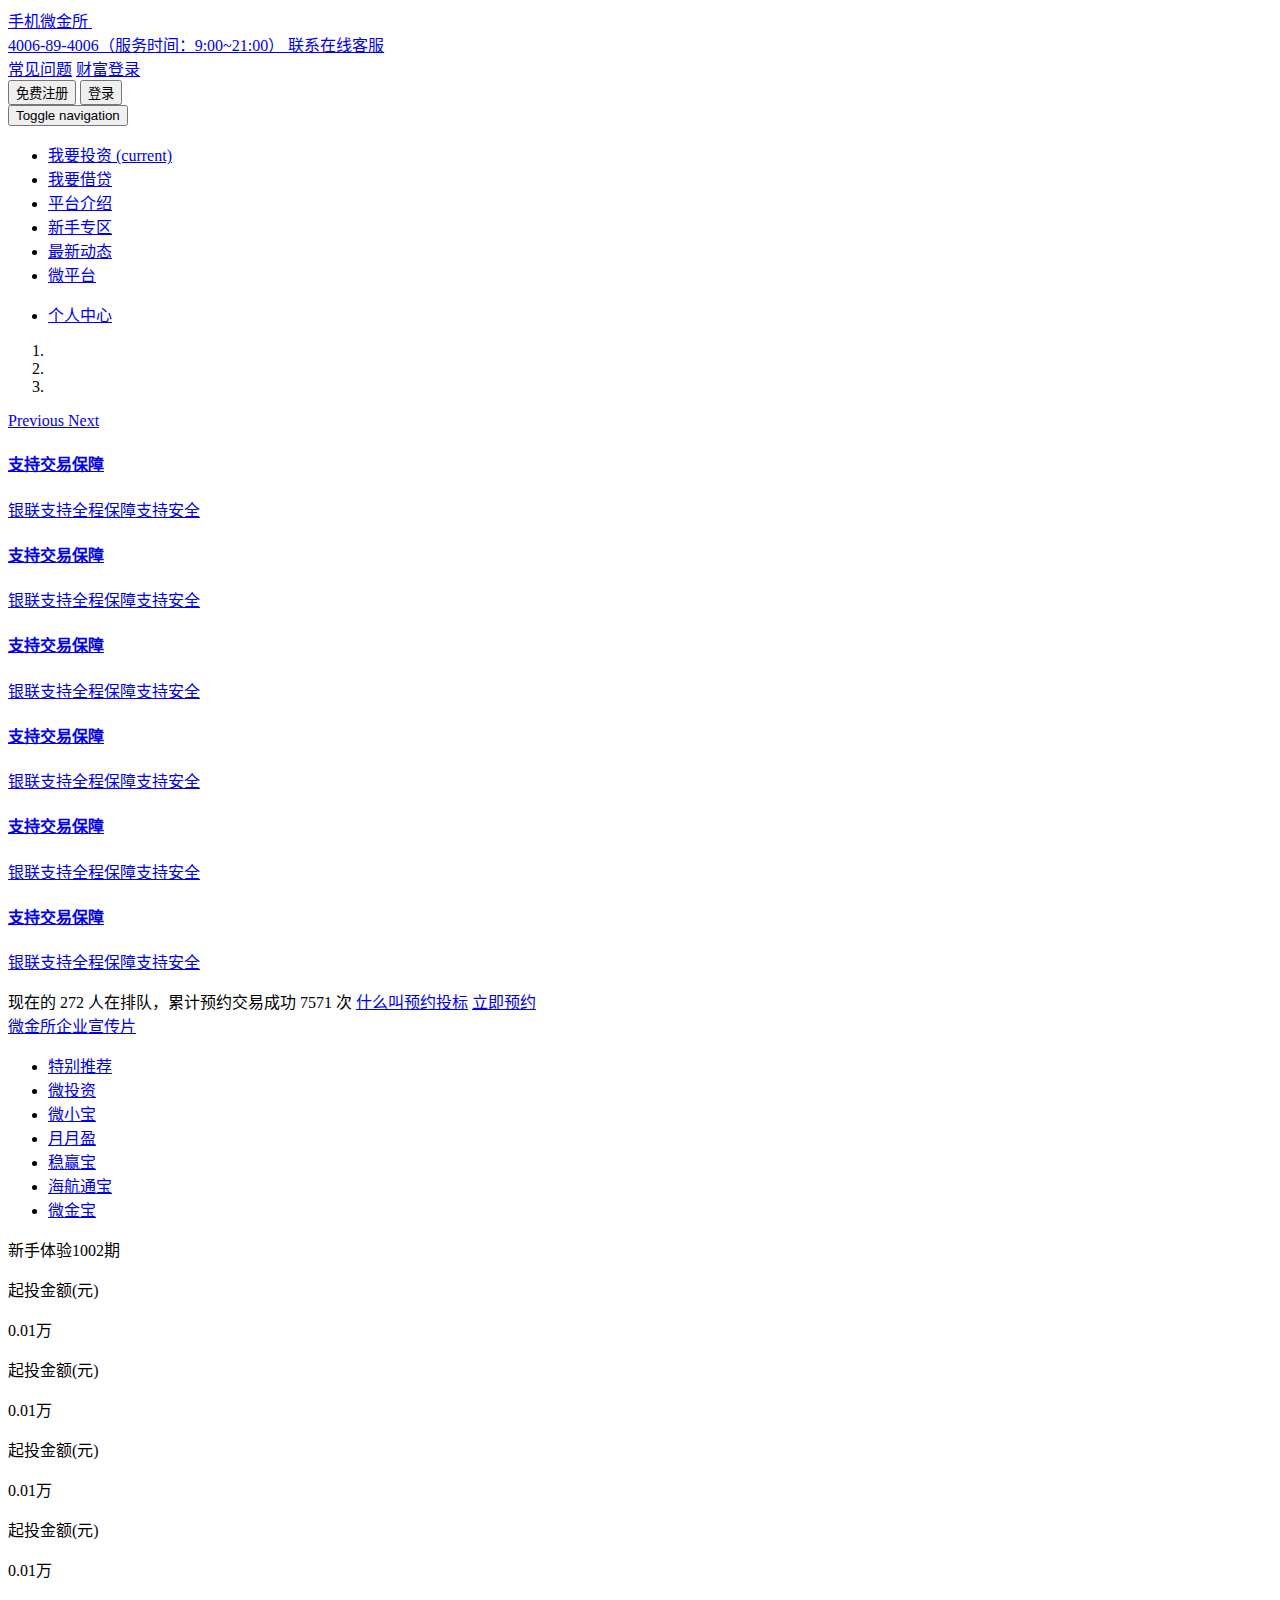
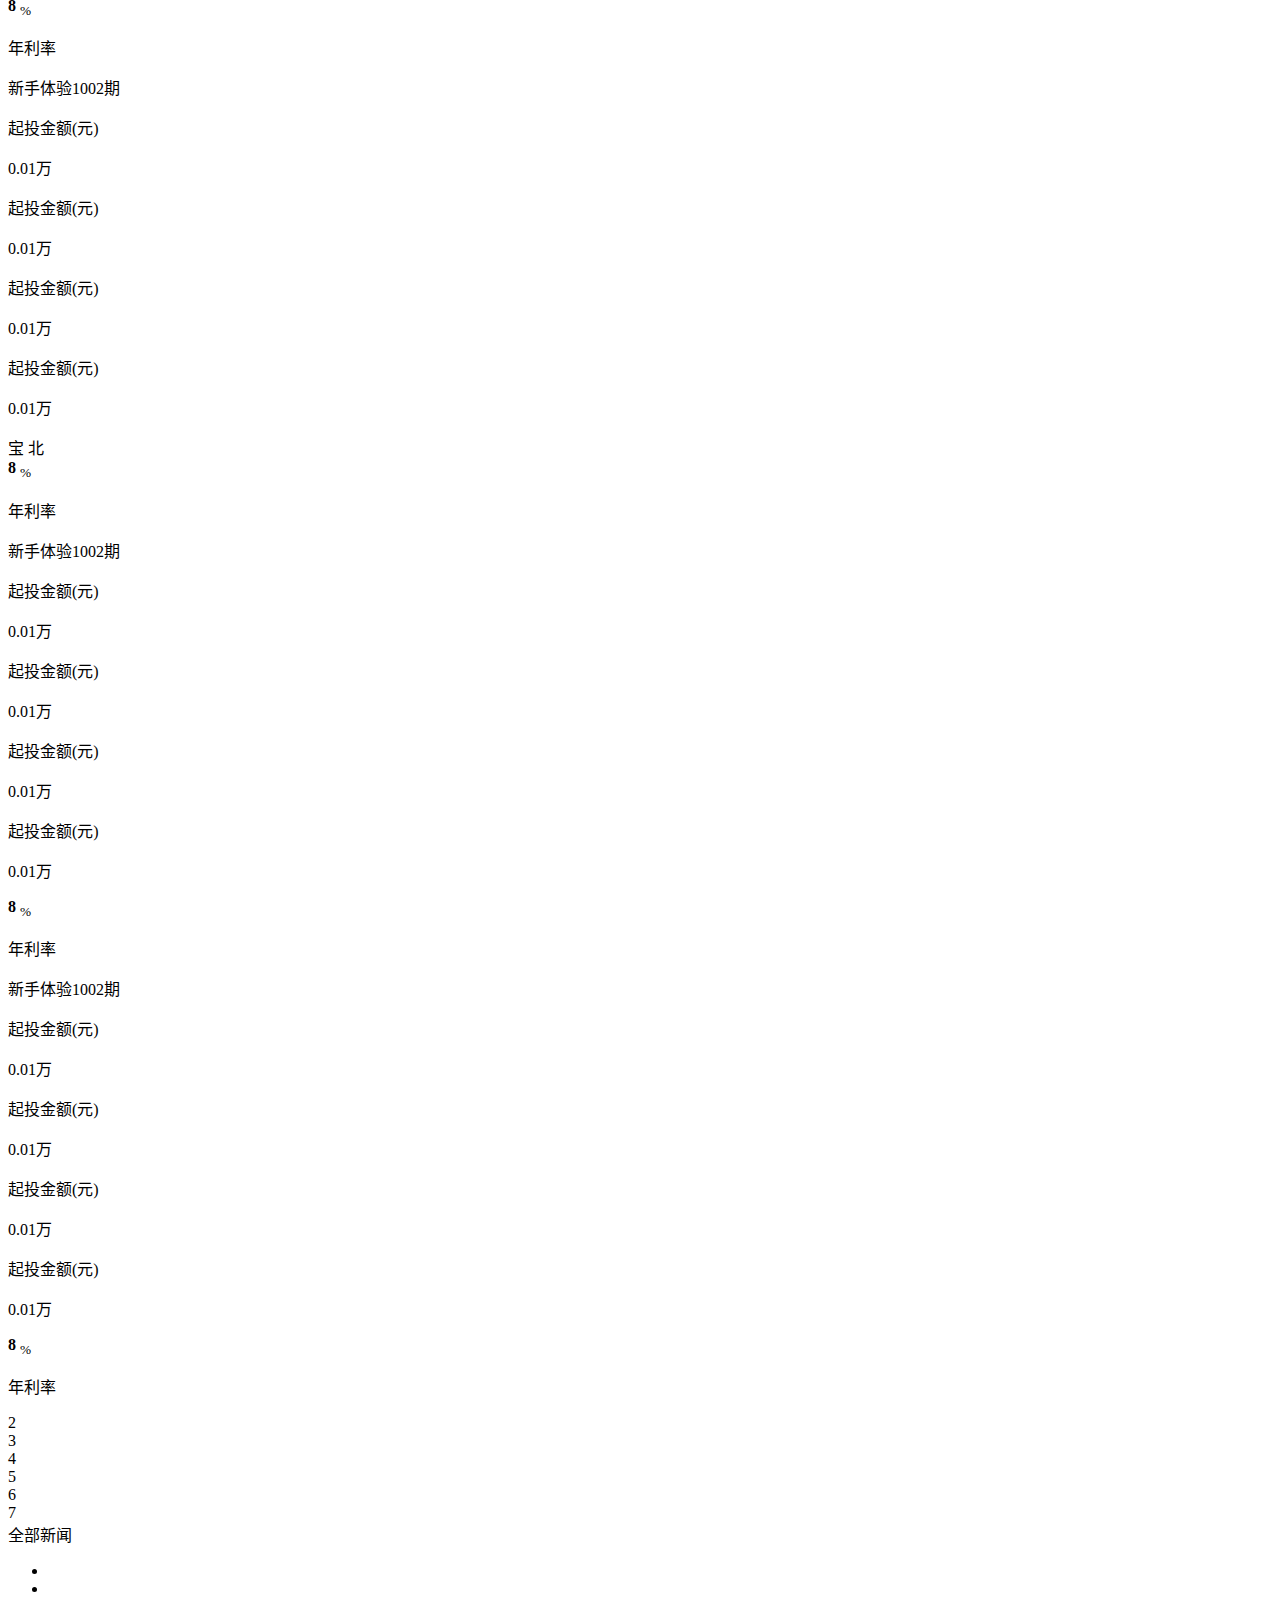
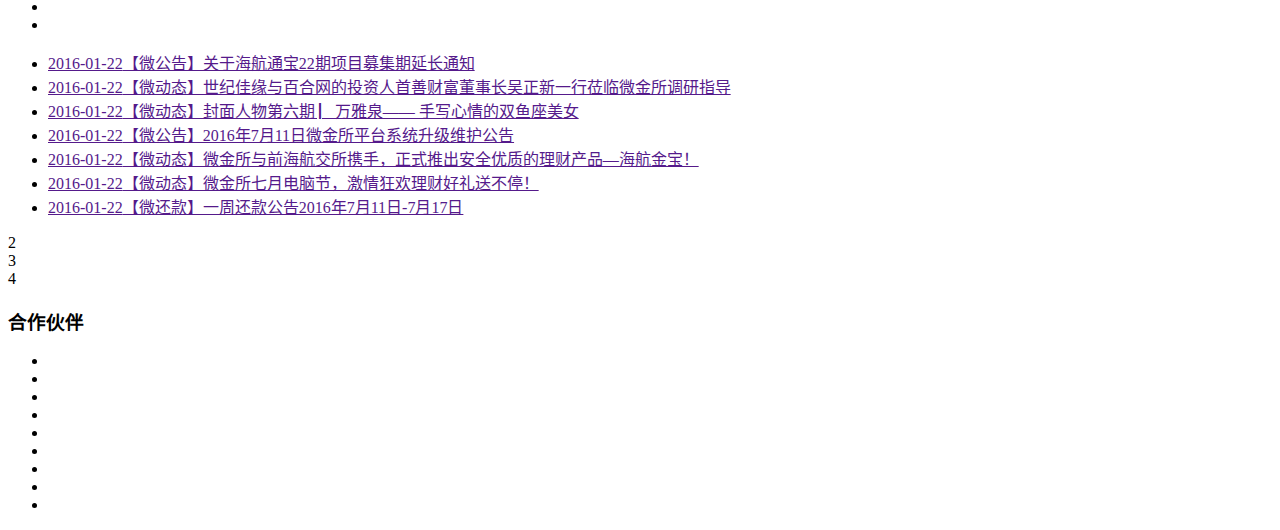
==== index.html @ 020f03f6 "Add files via upload" ====
<!DOCTYPE html>
<html lang="zh-CN">
  <head>
    <meta charset="utf-8">
    <meta http-equiv="X-UA-Compatible" content="IE=edge">
    <meta name="viewport" content="width=device-width, initial-scale=1">
    <title>手机-微金所</title>
    <link href="./css/bootstrap.css" rel="stylesheet">
    <link rel="stylesheet" type="text/css" href="css/index.css">
      <link rel="stylesheet" href="css/base.css">
    <!-- [if lt IE 9]> -->
      <script src="lib/html5shiv/html5shiv.min.js"></script>
      <script src="lib/respond/respond.js"></script>
   <!--  <![endif] -->
  </head>
  <body>
      <!--头部-->
      <header  class="wjs_header hidden-xs hidden-sm">
          <div class="container ">
              <div class="row">
                   <div class="col-md-2">
                       <a href="javascript:;" class="wjs_code">
                           <span class="wjs_icon wjs_icon_phone"></span>
                           <span >手机微金所</span>
                           <span class="glyphicon glyphicon-menu-down"></span>
                           <img src="images/code.jpg" alt="">
                       </a>
                   </div>
                   <div class="col-md-5">
                       <span class="wjs_icon wjs_icon_tel"></span>
                       <a href="javascript:;">4006-89-4006（服务时间：9:00~21:00） 联系在线客服</a>
                   </div>
                   <div class="col-md-2">
                       <a href="javascript:;">常见问题</a>
                       <a href="javascript:;">财富登录</a>
                   </div>
                   <div class="col-md-3">
                       <button type="button" class="btn btn-danger">免费注册</button>
                        <button type="button" class="btn btn-link">登录</button>
                   </div>
              </div>
          </div>
      </header>
      <!--导航栏-->
      <nav class="navbar navbar-default wjs_nav ">
           <div class="container">
               <div class="navbar-header">
                   <button type="button" class="navbar-toggle collapsed" data-toggle="collapse" data-target="#bs-example-navbar-collapse-1" aria-expanded="false">
                       <span class="sr-only">Toggle navigation</span>
                       <span class="icon-bar"></span>
                       <span class="icon-bar"></span>
                       <span class="icon-bar"></span>
                   </button>
                   <a class="navbar-brand" href="#">
                       <span class="wjs_icon wjs_icon_logo"></span>
                       <span class="wjs_icon wjs_icon_text"></span>
                   </a>
               </div>
               <div class="collapse navbar-collapse" id="bs-example-navbar-collapse-1">
                      <ul class="nav navbar-nav hidden-sm">
                          <li class="active"><a href="#">我要投资 <span class="sr-only">(current)</span></a></li>
                          <li><a href="#">我要借贷</a></li>
                          <li><a href="#">平台介绍</a></li>
                          <li><a href="#">新手专区</a></li>
                          <li><a href="#">最新动态</a></li>
                          <li><a href="#">微平台</a></li>
                      </ul>
                      <ul class="nav navbar-nav navbar-right hidden-xs">
                          <li><a href="#">个人中心</a></li>
                      </ul>
                  </div>
              </div>
          </nav>
      <!--banner轮播图-->
      <div id="carousel-example-generic" class="carousel slide wjs_banner" data-ride="carousel">
              <ol class="carousel-indicators">
                  <li data-target="#carousel-example-generic" data-slide-to="0" class="active"></li>
                  <li data-target="#carousel-example-generic" data-slide-to="1"></li>
                  <li data-target="#carousel-example-generic" data-slide-to="2"></li>
              </ol>
              <div class="carousel-inner" role="listbox">
                  <div class="item active" data-small-image="images/slide_01_640x340.jpg" data-large-image="images/slide_01_2000x410.jpg">
                      <!--&lt;!&ndash;移动端图片显示&ndash;&gt;-->
                      <!--<a href="javascript:;" class="mobileImg" >-->
                      <!--</a>-->
                      <!--&lt;!&ndash;pc端图片显示&ndash;&gt;-->
                      <!--<a href="javascript:;" class="pcImg"  style="background-image: url('images/slide_01_2000x410.jpg')"></a>-->
                  </div>
                  <div class="item" data-small-image="images/slide_02_640x340.jpg" data-large-image="images/slide_02_2000x410.jpg">

                  </div>
                  <div class="item" data-small-image="images/slide_03_640x340.jpg" data-large-image="images/slide_03_2000x410.jpg">

                  </div>
                  <div class="item" data-small-image="images/slide_04_640x340.jpg" data-large-image="images/slide_04_2000x410.jpg">

                  </div>
              </div>
              <a class="left carousel-control" href="#carousel-example-generic" role="button" data-slide="prev">
                  <span class="glyphicon glyphicon-chevron-left" aria-hidden="true"></span>
                  <span class="sr-only">Previous</span>
              </a>
              <a class="right carousel-control" href="#carousel-example-generic" role="button" data-slide="next">
                  <span class="glyphicon glyphicon-chevron-right" aria-hidden="true"></span>
                  <span class="sr-only">Next</span>
              </a>
          </div>
      <!--信息栏-->
      <div class="wjs_info">
          <div class="container">
              <div class="row">
                  <div class="col-sm-6 col-md-4">
                      <a href="javascript:;">
                          <div class="media">
                              <span class="media-left wjs_icon wjs_icon_E900"></span>
                              <div class="media-body">
                                  <h4 class="media-heading">支持交易保障</h4>
                                  <p>银联支持全程保障支持安全</p>
                              </div>
                          </div>
                      </a>
                  </div>
                  <div class="col-sm-6 col-md-4">
                      <a href="javascript:;">
                          <div class="media">
                              <span class="media-left wjs_icon wjs_icon_E900"></span>
                              <div class="media-body">
                                  <h4 class="media-heading">支持交易保障</h4>
                                  <p>银联支持全程保障支持安全</p>
                              </div>
                          </div>
                      </a>
                  </div>
                  <div class="col-sm-6 col-md-4">
                      <a href="javascript:;">
                          <div class="media">
                              <span class="media-left wjs_icon wjs_icon_E900"></span>
                              <div class="media-body">
                                  <h4 class="media-heading">支持交易保障</h4>
                                  <p>银联支持全程保障支持安全</p>
                              </div>
                          </div>
                      </a>
                  </div>
                  <div class="col-sm-6 col-md-4">
                      <a href="javascript:;">
                          <div class="media">
                              <span class="media-left wjs_icon wjs_icon_E900"></span>
                              <div class="media-body">
                                  <h4 class="media-heading">支持交易保障</h4>
                                  <p>银联支持全程保障支持安全</p>
                              </div>
                          </div>
                      </a>
                  </div>
                  <div class="col-sm-6 col-md-4">
                      <a href="javascript:;">
                          <div class="media">
                              <span class="media-left wjs_icon wjs_icon_E900"></span>
                              <div class="media-body">
                                  <h4 class="media-heading">支持交易保障</h4>
                                  <p>银联支持全程保障支持安全</p>
                              </div>
                          </div>
                      </a>
                  </div>
                  <div class="col-sm-6 col-md-4">
                      <a href="javascript:;">
                          <div class="media">
                              <span class="media-left wjs_icon wjs_icon_E900"></span>
                              <div class="media-body">
                                  <h4 class="media-heading">支持交易保障</h4>
                                  <p>银联支持全程保障支持安全</p>
                              </div>
                          </div>
                      </a>
                  </div>

              </div>
          </div>
      </div>
      <!--预约栏-->
      <div class="wjs_reverse hidden-xs">
          <div class="container">
              <div class="row">
                  <div class="col-sm-9">
                      <span  class="wjs_icon wjs_icon_E906"></span>
                      现在的 272 人在排队，累计预约交易成功 7571 次
                      <a href="javascript:;">什么叫预约投标</a>
                      <a href="javascript:;">立即预约</a>
                  </div>
                  <div class="col-sm-3">
                      <span class="wjs_icon wjs_icon_E905"></span>
                      <a href="javascript:;">微金所企业宣传片</a>
                  </div>
              </div>
          </div>
      </div>
      <!--产品栏-->
      <div class="wjs_product">
          <div class="container">
              <div class="wrapper">
                  <ul class="nav nav-tabs" role="tablist">
                  <li role="presentation" class="active"><a href="#p1" aria-controls="p1" role="tab" data-toggle="tab">特别推荐</a></li>
                  <li role="presentation"><a href="#p2" aria-controls="p2" role="tab" data-toggle="tab">微投资</a></li>
                  <li role="presentation"><a href="#p3" aria-controls="p3" role="tab" data-toggle="tab">微小宝</a></li>
                  <li role="presentation"><a href="#p4" aria-controls="p4" role="tab" data-toggle="tab">月月盈</a></li>
                  <li role="presentation"><a href="#p5" aria-controls="p5" role="tab" data-toggle="tab">稳赢宝</a></li>
                  <li role="presentation"><a href="#p6" aria-controls="p6" role="tab" data-toggle="tab">海航通宝</a></li>
                  <li role="presentation"><a href="#p7" aria-controls="p7" role="tab" data-toggle="tab">微金宝</a></li>
                 </ul>
               </div>
              <div class="tab-content">
                  <div role="tabpanel" class="tab-pane active" id="p1">
                      <div class="row">
                          <div class="col-xs-12 col-sm-6 col-md-4 ">
                              <div class="wjs_Pbox active">
                                  <div class="wjs_Pleft ">
                                      <p>新手体验1002期</p>
                                      <div class="row">
                                          <div class="col-xs-6">
                                              <p>起投金额(元)</p>
                                              <p>0.01万</p>
                                          </div>
                                          <div class="col-xs-6">
                                              <p>起投金额(元)</p>
                                              <p>0.01万</p>
                                          </div>
                                          <div class="col-xs-6">
                                              <p>起投金额(元)</p>
                                              <p>0.01万</p>
                                          </div>
                                          <div class="col-xs-6">
                                              <p>起投金额(元)</p>
                                              <p>0.01万</p>
                                          </div>
                                      </div>
                                  </div>
                                  <div class="wjs_Pright">
                                      <b>8</b>
                                      <sub>%</sub>
                                      <p>年利率</p>
                                  </div>
                              </div>


                          </div>
                          <div class="col-xs-12 col-sm-6 col-md-4 ">
                              <div class="wjs_Pbox ">
                                  <div class="wjs_Pleft ">
                                      <p>新手体验1002期</p>
                                      <div class="row">
                                          <div class="col-xs-6">
                                              <p>起投金额(元)</p>
                                              <p>0.01万</p>
                                          </div>
                                          <div class="col-xs-6">
                                              <p>起投金额(元)</p>
                                              <p>0.01万</p>
                                          </div>
                                          <div class="col-xs-6">
                                              <p>起投金额(元)</p>
                                              <p>0.01万</p>
                                          </div>
                                          <div class="col-xs-6">
                                              <p>起投金额(元)</p>
                                              <p>0.01万</p>
                                          </div>
                                      </div>
                                  </div>
                                  <div class="wjs_Pright">
                                      <div class="tip">
                                          <span data-toggle="tooltip" data-placement="top" title="微金宝">宝</span>
                                          <span data-toggle="tooltip" data-placement="top" title="北京市">北</span>
                                      </div>
                                      <b>8</b>
                                      <sub>%</sub>
                                      <p>年利率</p>
                                  </div>
                              </div>


                          </div>
                          <div class="col-xs-12 col-sm-6 col-md-4 ">
                              <div class="wjs_Pbox">
                                  <div class="wjs_Pleft ">
                                      <p>新手体验1002期</p>
                                      <div class="row">
                                          <div class="col-xs-6">
                                              <p>起投金额(元)</p>
                                              <p>0.01万</p>
                                          </div>
                                          <div class="col-xs-6">
                                              <p>起投金额(元)</p>
                                              <p>0.01万</p>
                                          </div>
                                          <div class="col-xs-6">
                                              <p>起投金额(元)</p>
                                              <p>0.01万</p>
                                          </div>
                                          <div class="col-xs-6">
                                              <p>起投金额(元)</p>
                                              <p>0.01万</p>
                                          </div>
                                      </div>
                                  </div>
                                  <div class="wjs_Pright">
                                      <b>8</b>
                                      <sub>%</sub>
                                      <p>年利率</p>
                                  </div>
                              </div>


                          </div>
                          <div class="col-xs-12 col-sm-6 col-md-4 ">
                              <div class="wjs_Pbox">
                                  <div class="wjs_Pleft ">
                                      <p>新手体验1002期</p>
                                      <div class="row">
                                          <div class="col-xs-6">
                                              <p>起投金额(元)</p>
                                              <p>0.01万</p>
                                          </div>
                                          <div class="col-xs-6">
                                              <p>起投金额(元)</p>
                                              <p>0.01万</p>
                                          </div>
                                          <div class="col-xs-6">
                                              <p>起投金额(元)</p>
                                              <p>0.01万</p>
                                          </div>
                                          <div class="col-xs-6">
                                              <p>起投金额(元)</p>
                                              <p>0.01万</p>
                                          </div>
                                      </div>
                                  </div>
                                  <div class="wjs_Pright">
                                      <b>8</b>
                                      <sub>%</sub>
                                      <p>年利率</p>
                                  </div>
                              </div>


                          </div>
                      </div>
                  </div>
                  <div role="tabpanel" class="tab-pane" id="p2">2</div>
                  <div role="tabpanel" class="tab-pane" id="p3">3</div>
                  <div role="tabpanel" class="tab-pane" id="p4">4</div>
                  <div role="tabpanel" class="tab-pane" id="p4">5</div>
                  <div role="tabpanel" class="tab-pane" id="p4">6</div>
                  <div role="tabpanel" class="tab-pane" id="p4">7</div>

              </div>
          </div>
      </div>
      <!--新闻栏-->
      <div class="wjs_news">
          <div class="container">
              <div class="col-md-2 col-md-offset-2 wjs_title">全部新闻</div>
              <div class="col-md-1 wjs_circle " >
                  <div class="wjs_line hidden-xs hidden-sm"></div>
                  <ul class="nav nav-tabs" role="tablist">
                      <li role="presentation" class="active"><a href="#home" aria-controls="home" role="tab" data-toggle="tab"><span class="wjs_icon wjs_icon_new01"></span></a></li>
                      <li role="presentation"><a href="#profile" aria-controls="profile" role="tab" data-toggle="tab"><span class="wjs_icon wjs_icon_new02"></span></a></li>
                      <li role="presentation"><a href="#messages" aria-controls="messages" role="tab" data-toggle="tab"><span class="wjs_icon wjs_icon_new03"></span></a></li>
                      <li role="presentation"><a href="#settings" aria-controls="settings" role="tab" data-toggle="tab"><span class="wjs_icon wjs_icon_new04"></span></a></li>
                  </ul>
              </div>
              <div class="col-md-7">
                  <div class="tab-content">
                      <div role="tabpanel" class="tab-pane active" id="home">
                          <ul class="wjs_newslist">
                              <li>
                                  <a href="">
                                      <span class="hidden-xs">2016-01-22</span>【微公告】关于海航通宝22期项目募集期延长通知
                                  </a>
                              </li>
                              <li>
                                  <a href="">
                                      <span class="hidden-xs">2016-01-22</span>【微动态】世纪佳缘与百合网的投资人首善财富董事长吴正新一行莅临微金所调研指导
                                  </a>
                              </li>
                              <li>
                                  <a href="">
                                      <span class="hidden-xs">2016-01-22</span>【微动态】封面人物第六期 ▏万雅泉—— 手写心情的双鱼座美女
                                  </a>
                              </li>
                              <li>
                                  <a href="">
                                      <span class="hidden-xs">2016-01-22</span>【微公告】2016年7月11日微金所平台系统升级维护公告
                                  </a>
                              </li>
                              <li>
                                  <a href="">
                                      <span class="hidden-xs">2016-01-22</span>【微动态】微金所与前海航交所携手，正式推出安全优质的理财产品—海航金宝！
                                  </a>
                              </li>
                              <li>
                                  <a href="">
                                      <span class="hidden-xs">2016-01-22</span>【微动态】微金所七月电脑节，激情狂欢理财好礼送不停！
                                  </a>
                              </li>
                              <li>
                                  <a href="">
                                      <span class="hidden-xs">2016-01-22</span>【微还款】一周还款公告2016年7月11日-7月17日
                                  </a>
                              </li>
                          </ul>

                      </div>
                      <div role="tabpanel" class="tab-pane" id="profile">2</div>
                      <div role="tabpanel" class="tab-pane" id="messages">3</div>
                      <div role="tabpanel" class="tab-pane" id="settings">4</div>
                  </div>
              </div>
          </div>
      </div>
      <!--链接栏-->
      <footer class="wjs_partner" >
          <div class="container">
              <h3>合作伙伴</h3>
              <ul>
                  <li><a href="javascript:;" class="wjs_icon wjs_icon_partner01"></a></li>
                  <li><a href="javascript:;" class="wjs_icon wjs_icon_partner02"></a></li>
                  <li><a href="javascript:;" class="wjs_icon wjs_icon_partner03"></a></li>
                  <li><a href="javascript:;" class="wjs_icon wjs_icon_partner04"></a></li>
                  <li><a href="javascript:;" class="wjs_icon wjs_icon_partner05"></a></li>
                  <li><a href="javascript:;" class="wjs_icon wjs_icon_partner06"></a></li>
                  <li><a href="javascript:;" class="wjs_icon wjs_icon_partner07"></a></li>
                  <li><a href="javascript:;" class="wjs_icon wjs_icon_partner08"></a></li>
                  <li><a href="javascript:;" class="wjs_icon wjs_icon_partner09"></a></li>

              </ul>
          </div>
      </footer>

    <script src="lib/jquery/jquery.min.js"></script>
    <script src="js/bootstrap.min.js"></script>
      <script src="js/iscroll.js"></script>
      <script src="js/wjs-index.js"></script>
  </body>
</html>
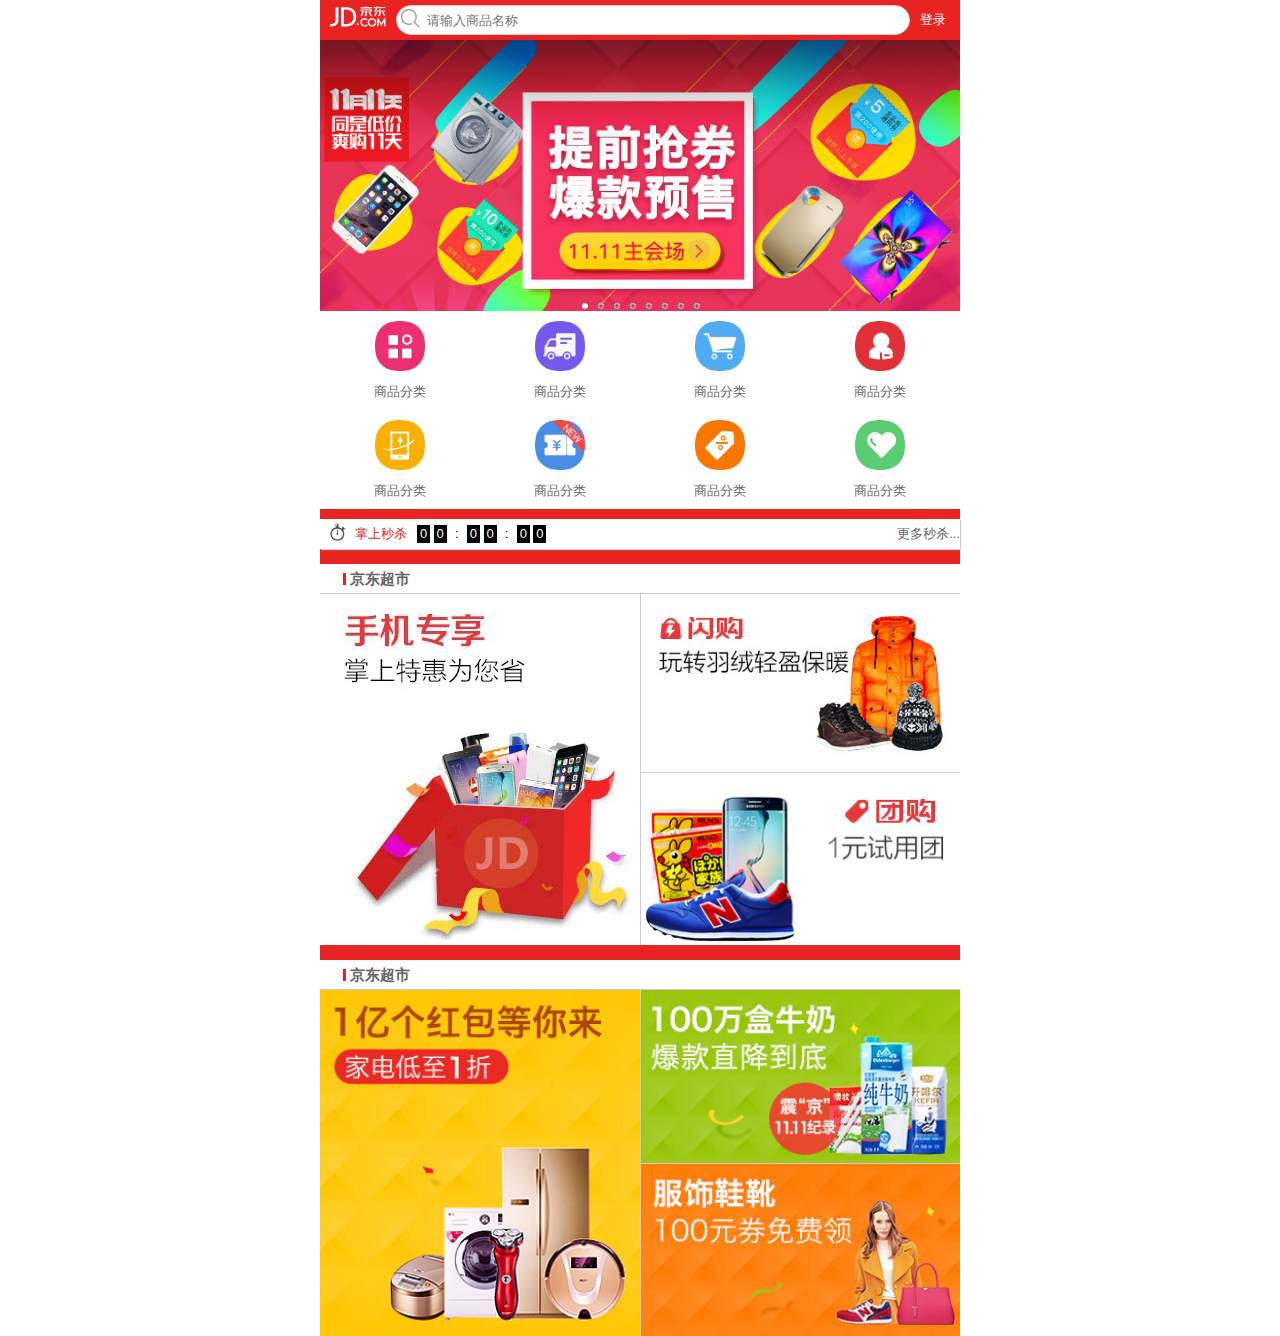
==== commit f1b211ba: "微金所首页" ====
--- a/index.html
+++ b/index.html
@@ -1,446 +1,187 @@
 <!DOCTYPE html>
-<html lang="zh-CN">
-  <head>
-    <meta charset="utf-8">
-    <meta http-equiv="X-UA-Compatible" content="IE=edge">
-    <meta name="viewport" content="width=device-width, initial-scale=1">
-    <title>手机-微金所</title>
-    <link href="./css/bootstrap.css" rel="stylesheet">
+<html lang="en">
+<head>
+    <meta charset="UTF-8" />
+    <meta name="viewport" content="width=device-width,user-scalable=no,initial-scale=1.0">
+    <title>多快好省,购物上京东!</title>
+</head>
+    <link rel="stylesheet" type="text/css" href="css/base.css">
     <link rel="stylesheet" type="text/css" href="css/index.css">
-      <link rel="stylesheet" href="css/base.css">
-    <!-- [if lt IE 9]> -->
-      <script src="lib/html5shiv/html5shiv.min.js"></script>
-      <script src="lib/respond/respond.js"></script>
-   <!--  <![endif] -->
-  </head>
-  <body>
-      <!--头部-->
-      <header  class="wjs_header hidden-xs hidden-sm">
-          <div class="container ">
-              <div class="row">
-                   <div class="col-md-2">
-                       <a href="javascript:;" class="wjs_code">
-                           <span class="wjs_icon wjs_icon_phone"></span>
-                           <span >手机微金所</span>
-                           <span class="glyphicon glyphicon-menu-down"></span>
-                           <img src="images/code.jpg" alt="">
-                       </a>
+    <script src="./zepto-master/src/zepto.min.js"></script>
+    <script src="./zepto-master/src/selector.js"></script>
+    <script src="./zepto-master/src/fx.js"></script>
+    <script src="./zepto-master/src/touch.js"></script>
+<body>
+   <div class="jd_layout">
+       <div class="jd_search">
+           <a href="javascript:;" class="jd_logo"></a>
+           <form class="jd_searchBox" >
+               <input type="text" name="" value="" placeholder="请输入商品名称">
+           </form>
+           <a href="javascript:;" class="jd_login">登录</a>
+       </div>
+       <div class="jd_banner clearfix">
+           <ul class="jd_bannerImg clearfix">
+               <li><a href="javascript:;"><img src="uploads/l1.jpg" alt=""></a></li>
+               <li><a href="javascript:;"><img src="uploads/l2.jpg" alt=""></a></li>
+               <li><a href="javascript:;"><img src="uploads/l3.jpg" alt=""></a></li>
+               <li><a href="javascript:;"><img src="uploads/l4.jpg" alt=""></a></li>
+               <li><a href="javascript:;"><img src="uploads/l5.jpg" alt=""></a></li>
+               <li><a href="javascript:;"><img src="uploads/l6.jpg" alt=""></a></li>
+               <li><a href="javascript:;"><img src="uploads/l7.jpg" alt=""></a></li>
+               <li><a href="javascript:;"><img src="uploads/l8.jpg" alt=""></a></li>
+           </ul>
+           <ul class="jd_bannerIndicaror" >
+               <li class="active"></li>
+               <li></li>
+               <li></li>
+               <li></li>
+               <li></li>
+               <li></li>
+               <li></li>
+               <li></li>
+           </ul>
+       </div>
+       <div class="jd_nav clearfix">
+           <ul >
+               <li><a href="javascript:;"><img src="uploads/nav0.png" alt=""><p>商品分类</p></a></li>
+               <li><a href="javascript:;"><img src="uploads/nav1.png" alt=""><p>商品分类</p></a></li>
+               <li><a href="javascript:;"><img src="uploads/nav2.png" alt=""><p>商品分类</p></a></li>
+               <li><a href="javascript:;"><img src="uploads/nav3.png" alt=""><p>商品分类</p></a></li>
+               <li><a href="javascript:;"><img src="uploads/nav4.png" alt=""><p>商品分类</p></a></li>
+               <li><a href="javascript:;"><img src="uploads/nav5.png" alt=""><p>商品分类</p></a></li>
+               <li><a href="javascript:;"><img src="uploads/nav6.png" alt=""><p>商品分类</p></a></li>
+               <li><a href="javascript:;"><img src="uploads/nav7.png" alt=""><p>商品分类</p></a></li>
+           </ul>
+       </div>
+       <div class="jd_product">
+        <!-- 秒杀栏 -->
+        <div class="ms-all">
+          <!-- 标题部分 -->
+          <div class="ms-title">
+                   <img src="uploads/seckill-icon.png" alt="" class="timeI f_left m_left10">
+                   <span class="ms f_left m_left10">掌上秒杀</span>
+                   <div class="timeB f_left">
+                     <span>0</span>
+                     <span>0</span>
+                     <span>:</span>
+                     <span>0</span>
+                     <span>0</span>
+                     <span>:</span>
+                     <span>0</span>
+                     <span>0</span>
                    </div>
-                   <div class="col-md-5">
-                       <span class="wjs_icon wjs_icon_tel"></span>
-                       <a href="javascript:;">4006-89-4006（服务时间：9:00~21:00） 联系在线客服</a>
-                   </div>
-                   <div class="col-md-2">
-                       <a href="javascript:;">常见问题</a>
-                       <a href="javascript:;">财富登录</a>
-                   </div>
-                   <div class="col-md-3">
-                       <button type="button" class="btn btn-danger">免费注册</button>
-                        <button type="button" class="btn btn-link">登录</button>
-                   </div>
-              </div>
+
+                     <span class="gdms f_right ">更多秒杀...</span>
           </div>
-      </header>
-      <!--导航栏-->
-      <nav class="navbar navbar-default wjs_nav ">
-           <div class="container">
-               <div class="navbar-header">
-                   <button type="button" class="navbar-toggle collapsed" data-toggle="collapse" data-target="#bs-example-navbar-collapse-1" aria-expanded="false">
-                       <span class="sr-only">Toggle navigation</span>
-                       <span class="icon-bar"></span>
-                       <span class="icon-bar"></span>
-                       <span class="icon-bar"></span>
-                   </button>
-                   <a class="navbar-brand" href="#">
-                       <span class="wjs_icon wjs_icon_logo"></span>
-                       <span class="wjs_icon wjs_icon_text"></span>
-                   </a>
-               </div>
-               <div class="collapse navbar-collapse" id="bs-example-navbar-collapse-1">
-                      <ul class="nav navbar-nav hidden-sm">
-                          <li class="active"><a href="#">我要投资 <span class="sr-only">(current)</span></a></li>
-                          <li><a href="#">我要借贷</a></li>
-                          <li><a href="#">平台介绍</a></li>
-                          <li><a href="#">新手专区</a></li>
-                          <li><a href="#">最新动态</a></li>
-                          <li><a href="#">微平台</a></li>
-                      </ul>
-                      <ul class="nav navbar-nav navbar-right hidden-xs">
-                          <li><a href="#">个人中心</a></li>
-                      </ul>
-                  </div>
-              </div>
-          </nav>
-      <!--banner轮播图-->
-      <div id="carousel-example-generic" class="carousel slide wjs_banner" data-ride="carousel">
-              <ol class="carousel-indicators">
-                  <li data-target="#carousel-example-generic" data-slide-to="0" class="active"></li>
-                  <li data-target="#carousel-example-generic" data-slide-to="1"></li>
-                  <li data-target="#carousel-example-generic" data-slide-to="2"></li>
-              </ol>
-              <div class="carousel-inner" role="listbox">
-                  <div class="item active" data-small-image="images/slide_01_640x340.jpg" data-large-image="images/slide_01_2000x410.jpg">
-                      <!--&lt;!&ndash;移动端图片显示&ndash;&gt;-->
-                      <!--<a href="javascript:;" class="mobileImg" >-->
-                      <!--</a>-->
-                      <!--&lt;!&ndash;pc端图片显示&ndash;&gt;-->
-                      <!--<a href="javascript:;" class="pcImg"  style="background-image: url('images/slide_01_2000x410.jpg')"></a>-->
-                  </div>
-                  <div class="item" data-small-image="images/slide_02_640x340.jpg" data-large-image="images/slide_02_2000x410.jpg">
+           <!-- 内容部分 -->
 
-                  </div>
-                  <div class="item" data-small-image="images/slide_03_640x340.jpg" data-large-image="images/slide_03_2000x410.jpg">
+        </div>
+        <!-- 产品第一部分 -->
+              <div class="jd_productBox ">
+                <div class="jd_Ptip">
+                    <h3>京东超市</h3>
+                </div>
+                <div class="jd_Pcontent clearfix" >
+                     <a href="javascript:;" class="a_50 f_left ">
+                         <img src="uploads/cp1.jpg" alt="" class="productC">
+                     </a>
+                     <a href="javascript:;" class="a_50 f_left b_bottom b_left">
+                         <img src="uploads/cp2.jpg" alt="">
+                     </a>
+                     <a href="javascript:;" class="a_50 f_left b_left">
+                         <img src="uploads/cp3.jpg" alt="">
+                     </a>
 
-                  </div>
-                  <div class="item" data-small-image="images/slide_04_640x340.jpg" data-large-image="images/slide_04_2000x410.jpg">
+                </div>
+            </div>
+       <!--  产品第二部分 -->
 
-                  </div>
-              </div>
-              <a class="left carousel-control" href="#carousel-example-generic" role="button" data-slide="prev">
-                  <span class="glyphicon glyphicon-chevron-left" aria-hidden="true"></span>
-                  <span class="sr-only">Previous</span>
-              </a>
-              <a class="right carousel-control" href="#carousel-example-generic" role="button" data-slide="next">
-                  <span class="glyphicon glyphicon-chevron-right" aria-hidden="true"></span>
-                  <span class="sr-only">Next</span>
-              </a>
-          </div>
-      <!--信息栏-->
-      <div class="wjs_info">
-          <div class="container">
-              <div class="row">
-                  <div class="col-sm-6 col-md-4">
-                      <a href="javascript:;">
-                          <div class="media">
-                              <span class="media-left wjs_icon wjs_icon_E900"></span>
-                              <div class="media-body">
-                                  <h4 class="media-heading">支持交易保障</h4>
-                                  <p>银联支持全程保障支持安全</p>
-                              </div>
-                          </div>
-                      </a>
-                  </div>
-                  <div class="col-sm-6 col-md-4">
-                      <a href="javascript:;">
-                          <div class="media">
-                              <span class="media-left wjs_icon wjs_icon_E900"></span>
-                              <div class="media-body">
-                                  <h4 class="media-heading">支持交易保障</h4>
-                                  <p>银联支持全程保障支持安全</p>
-                              </div>
-                          </div>
-                      </a>
-                  </div>
-                  <div class="col-sm-6 col-md-4">
-                      <a href="javascript:;">
-                          <div class="media">
-                              <span class="media-left wjs_icon wjs_icon_E900"></span>
-                              <div class="media-body">
-                                  <h4 class="media-heading">支持交易保障</h4>
-                                  <p>银联支持全程保障支持安全</p>
-                              </div>
-                          </div>
-                      </a>
-                  </div>
-                  <div class="col-sm-6 col-md-4">
-                      <a href="javascript:;">
-                          <div class="media">
-                              <span class="media-left wjs_icon wjs_icon_E900"></span>
-                              <div class="media-body">
-                                  <h4 class="media-heading">支持交易保障</h4>
-                                  <p>银联支持全程保障支持安全</p>
-                              </div>
-                          </div>
-                      </a>
-                  </div>
-                  <div class="col-sm-6 col-md-4">
-                      <a href="javascript:;">
-                          <div class="media">
-                              <span class="media-left wjs_icon wjs_icon_E900"></span>
-                              <div class="media-body">
-                                  <h4 class="media-heading">支持交易保障</h4>
-                                  <p>银联支持全程保障支持安全</p>
-                              </div>
-                          </div>
-                      </a>
-                  </div>
-                  <div class="col-sm-6 col-md-4">
-                      <a href="javascript:;">
-                          <div class="media">
-                              <span class="media-left wjs_icon wjs_icon_E900"></span>
-                              <div class="media-body">
-                                  <h4 class="media-heading">支持交易保障</h4>
-                                  <p>银联支持全程保障支持安全</p>
-                              </div>
-                          </div>
-                      </a>
-                  </div>
+            <div class="jd_productBox ">
+                <div class="jd_Ptip">
+                    <h3>京东超市</h3>
+                </div>
+                <div class="jd_Pcontent clearfix" >
+                     <a href="javascript:;" class="a_50 f_left ">
+                         <img src="uploads/cp4.jpg" alt="" class="productC">
+                     </a>
+                     <a href="javascript:;" class="a_50 f_left b_bottom b_left">
+                         <img src="uploads/cp5.jpg" alt="">
+                     </a>
+                     <a href="javascript:;" class="a_50 f_left b_left">
+                         <img src="uploads/cp6.jpg" alt="">
+                     </a>
 
-              </div>
-          </div>
+                </div>
+            </div>
       </div>
-      <!--预约栏-->
-      <div class="wjs_reverse hidden-xs">
-          <div class="container">
-              <div class="row">
-                  <div class="col-sm-9">
-                      <span  class="wjs_icon wjs_icon_E906"></span>
-                      现在的 272 人在排队，累计预约交易成功 7571 次
-                      <a href="javascript:;">什么叫预约投标</a>
-                      <a href="javascript:;">立即预约</a>
-                  </div>
-                  <div class="col-sm-3">
-                      <span class="wjs_icon wjs_icon_E905"></span>
-                      <a href="javascript:;">微金所企业宣传片</a>
-                  </div>
-              </div>
-          </div>
-      </div>
-      <!--产品栏-->
-      <div class="wjs_product">
-          <div class="container">
-              <div class="wrapper">
-                  <ul class="nav nav-tabs" role="tablist">
-                  <li role="presentation" class="active"><a href="#p1" aria-controls="p1" role="tab" data-toggle="tab">特别推荐</a></li>
-                  <li role="presentation"><a href="#p2" aria-controls="p2" role="tab" data-toggle="tab">微投资</a></li>
-                  <li role="presentation"><a href="#p3" aria-controls="p3" role="tab" data-toggle="tab">微小宝</a></li>
-                  <li role="presentation"><a href="#p4" aria-controls="p4" role="tab" data-toggle="tab">月月盈</a></li>
-                  <li role="presentation"><a href="#p5" aria-controls="p5" role="tab" data-toggle="tab">稳赢宝</a></li>
-                  <li role="presentation"><a href="#p6" aria-controls="p6" role="tab" data-toggle="tab">海航通宝</a></li>
-                  <li role="presentation"><a href="#p7" aria-controls="p7" role="tab" data-toggle="tab">微金宝</a></li>
-                 </ul>
-               </div>
-              <div class="tab-content">
-                  <div role="tabpanel" class="tab-pane active" id="p1">
-                      <div class="row">
-                          <div class="col-xs-12 col-sm-6 col-md-4 ">
-                              <div class="wjs_Pbox active">
-                                  <div class="wjs_Pleft ">
-                                      <p>新手体验1002期</p>
-                                      <div class="row">
-                                          <div class="col-xs-6">
-                                              <p>起投金额(元)</p>
-                                              <p>0.01万</p>
-                                          </div>
-                                          <div class="col-xs-6">
-                                              <p>起投金额(元)</p>
-                                              <p>0.01万</p>
-                                          </div>
-                                          <div class="col-xs-6">
-                                              <p>起投金额(元)</p>
-                                              <p>0.01万</p>
-                                          </div>
-                                          <div class="col-xs-6">
-                                              <p>起投金额(元)</p>
-                                              <p>0.01万</p>
-                                          </div>
-                                      </div>
-                                  </div>
-                                  <div class="wjs_Pright">
-                                      <b>8</b>
-                                      <sub>%</sub>
-                                      <p>年利率</p>
-                                  </div>
-                              </div>
+   </div>
+
+   <script>
+   $(function(){
 
 
-                          </div>
-                          <div class="col-xs-12 col-sm-6 col-md-4 ">
-                              <div class="wjs_Pbox ">
-                                  <div class="wjs_Pleft ">
-                                      <p>新手体验1002期</p>
-                                      <div class="row">
-                                          <div class="col-xs-6">
-                                              <p>起投金额(元)</p>
-                                              <p>0.01万</p>
-                                          </div>
-                                          <div class="col-xs-6">
-                                              <p>起投金额(元)</p>
-                                              <p>0.01万</p>
-                                          </div>
-                                          <div class="col-xs-6">
-                                              <p>起投金额(元)</p>
-                                              <p>0.01万</p>
-                                          </div>
-                                          <div class="col-xs-6">
-                                              <p>起投金额(元)</p>
-                                              <p>0.01万</p>
-                                          </div>
-                                      </div>
-                                  </div>
-                                  <div class="wjs_Pright">
-                                      <div class="tip">
-                                          <span data-toggle="tooltip" data-placement="top" title="微金宝">宝</span>
-                                          <span data-toggle="tooltip" data-placement="top" title="北京市">北</span>
-                                      </div>
-                                      <b>8</b>
-                                      <sub>%</sub>
-                                      <p>年利率</p>
-                                  </div>
-                              </div>
+      var banner =$(".jd_banner");
+      var bannerWidth = banner.width();
+      var imgBox=banner.find("ul:first-of-type");
+      var indicators = banner.find("ul:eq(1)").find("li");
+      console.log(indicators);
+  // 获取首位两张图片
+      var first = imgBox.find("li:eq(0)");
+      var last  = imgBox.find("li:last-of-type");
+  // 在第一张之前和最后一张添加图片
+       imgBox.append(first.clone());
+       last.clone().insertBefore(first);
+  // 设置图片盒子的宽度
+       var lis = imgBox.find("li");
+       var count = lis.length;
+       imgBox.width(count*bannerWidth);
+       console.log(bannerWidth);
+       lis.each(function(index,value){
+        $(lis[index]).width(bannerWidth);
+       })
+       imgBox.css("left",-bannerWidth);
+   // 动画进行自动轮播
+   var  index = 1 ;
+   function imgAnimation(){
+    imgBox.animate(
+     {"left":-index*bannerWidth},
+     500,
+     "ease-in-out",
+     function(){
+        if (index==count-1) {
+           index=1;
+           imgBox.css("left",-index*bannerWidth);
+        }
+        else if (index==0) {
+           index= count -2;
+           imgBox.css("left",-index*bannerWidth);
+        }
+        // 设置点标记
+        indicators.removeClass("active").eq(index-1).addClass("active");
+    }
+    )
+   }
+  var timerId= setInterval(function() {
+    index++;
+    imgAnimation();
+   }, 2000)
+
+    imgBox.on("swipeLeft",function(){
+            clearInterval(timerId);
+            index++;
+            imgAnimation();
+        });
+
+    imgBox.on("swipeRight",function(){
+            clearInterval(timerId);
+            index--;
+            imgAnimation();
+        });
 
 
-                          </div>
-                          <div class="col-xs-12 col-sm-6 col-md-4 ">
-                              <div class="wjs_Pbox">
-                                  <div class="wjs_Pleft ">
-                                      <p>新手体验1002期</p>
-                                      <div class="row">
-                                          <div class="col-xs-6">
-                                              <p>起投金额(元)</p>
-                                              <p>0.01万</p>
-                                          </div>
-                                          <div class="col-xs-6">
-                                              <p>起投金额(元)</p>
-                                              <p>0.01万</p>
-                                          </div>
-                                          <div class="col-xs-6">
-                                              <p>起投金额(元)</p>
-                                              <p>0.01万</p>
-                                          </div>
-                                          <div class="col-xs-6">
-                                              <p>起投金额(元)</p>
-                                              <p>0.01万</p>
-                                          </div>
-                                      </div>
-                                  </div>
-                                  <div class="wjs_Pright">
-                                      <b>8</b>
-                                      <sub>%</sub>
-                                      <p>年利率</p>
-                                  </div>
-                              </div>
+   })
 
-
-                          </div>
-                          <div class="col-xs-12 col-sm-6 col-md-4 ">
-                              <div class="wjs_Pbox">
-                                  <div class="wjs_Pleft ">
-                                      <p>新手体验1002期</p>
-                                      <div class="row">
-                                          <div class="col-xs-6">
-                                              <p>起投金额(元)</p>
-                                              <p>0.01万</p>
-                                          </div>
-                                          <div class="col-xs-6">
-                                              <p>起投金额(元)</p>
-                                              <p>0.01万</p>
-                                          </div>
-                                          <div class="col-xs-6">
-                                              <p>起投金额(元)</p>
-                                              <p>0.01万</p>
-                                          </div>
-                                          <div class="col-xs-6">
-                                              <p>起投金额(元)</p>
-                                              <p>0.01万</p>
-                                          </div>
-                                      </div>
-                                  </div>
-                                  <div class="wjs_Pright">
-                                      <b>8</b>
-                                      <sub>%</sub>
-                                      <p>年利率</p>
-                                  </div>
-                              </div>
-
-
-                          </div>
-                      </div>
-                  </div>
-                  <div role="tabpanel" class="tab-pane" id="p2">2</div>
-                  <div role="tabpanel" class="tab-pane" id="p3">3</div>
-                  <div role="tabpanel" class="tab-pane" id="p4">4</div>
-                  <div role="tabpanel" class="tab-pane" id="p4">5</div>
-                  <div role="tabpanel" class="tab-pane" id="p4">6</div>
-                  <div role="tabpanel" class="tab-pane" id="p4">7</div>
-
-              </div>
-          </div>
-      </div>
-      <!--新闻栏-->
-      <div class="wjs_news">
-          <div class="container">
-              <div class="col-md-2 col-md-offset-2 wjs_title">全部新闻</div>
-              <div class="col-md-1 wjs_circle " >
-                  <div class="wjs_line hidden-xs hidden-sm"></div>
-                  <ul class="nav nav-tabs" role="tablist">
-                      <li role="presentation" class="active"><a href="#home" aria-controls="home" role="tab" data-toggle="tab"><span class="wjs_icon wjs_icon_new01"></span></a></li>
-                      <li role="presentation"><a href="#profile" aria-controls="profile" role="tab" data-toggle="tab"><span class="wjs_icon wjs_icon_new02"></span></a></li>
-                      <li role="presentation"><a href="#messages" aria-controls="messages" role="tab" data-toggle="tab"><span class="wjs_icon wjs_icon_new03"></span></a></li>
-                      <li role="presentation"><a href="#settings" aria-controls="settings" role="tab" data-toggle="tab"><span class="wjs_icon wjs_icon_new04"></span></a></li>
-                  </ul>
-              </div>
-              <div class="col-md-7">
-                  <div class="tab-content">
-                      <div role="tabpanel" class="tab-pane active" id="home">
-                          <ul class="wjs_newslist">
-                              <li>
-                                  <a href="">
-                                      <span class="hidden-xs">2016-01-22</span>【微公告】关于海航通宝22期项目募集期延长通知
-                                  </a>
-                              </li>
-                              <li>
-                                  <a href="">
-                                      <span class="hidden-xs">2016-01-22</span>【微动态】世纪佳缘与百合网的投资人首善财富董事长吴正新一行莅临微金所调研指导
-                                  </a>
-                              </li>
-                              <li>
-                                  <a href="">
-                                      <span class="hidden-xs">2016-01-22</span>【微动态】封面人物第六期 ▏万雅泉—— 手写心情的双鱼座美女
-                                  </a>
-                              </li>
-                              <li>
-                                  <a href="">
-                                      <span class="hidden-xs">2016-01-22</span>【微公告】2016年7月11日微金所平台系统升级维护公告
-                                  </a>
-                              </li>
-                              <li>
-                                  <a href="">
-                                      <span class="hidden-xs">2016-01-22</span>【微动态】微金所与前海航交所携手，正式推出安全优质的理财产品—海航金宝！
-                                  </a>
-                              </li>
-                              <li>
-                                  <a href="">
-                                      <span class="hidden-xs">2016-01-22</span>【微动态】微金所七月电脑节，激情狂欢理财好礼送不停！
-                                  </a>
-                              </li>
-                              <li>
-                                  <a href="">
-                                      <span class="hidden-xs">2016-01-22</span>【微还款】一周还款公告2016年7月11日-7月17日
-                                  </a>
-                              </li>
-                          </ul>
-
-                      </div>
-                      <div role="tabpanel" class="tab-pane" id="profile">2</div>
-                      <div role="tabpanel" class="tab-pane" id="messages">3</div>
-                      <div role="tabpanel" class="tab-pane" id="settings">4</div>
-                  </div>
-              </div>
-          </div>
-      </div>
-      <!--链接栏-->
-      <footer class="wjs_partner" >
-          <div class="container">
-              <h3>合作伙伴</h3>
-              <ul>
-                  <li><a href="javascript:;" class="wjs_icon wjs_icon_partner01"></a></li>
-                  <li><a href="javascript:;" class="wjs_icon wjs_icon_partner02"></a></li>
-                  <li><a href="javascript:;" class="wjs_icon wjs_icon_partner03"></a></li>
-                  <li><a href="javascript:;" class="wjs_icon wjs_icon_partner04"></a></li>
-                  <li><a href="javascript:;" class="wjs_icon wjs_icon_partner05"></a></li>
-                  <li><a href="javascript:;" class="wjs_icon wjs_icon_partner06"></a></li>
-                  <li><a href="javascript:;" class="wjs_icon wjs_icon_partner07"></a></li>
-                  <li><a href="javascript:;" class="wjs_icon wjs_icon_partner08"></a></li>
-                  <li><a href="javascript:;" class="wjs_icon wjs_icon_partner09"></a></li>
-
-              </ul>
-          </div>
-      </footer>
-
-    <script src="lib/jquery/jquery.min.js"></script>
-    <script src="js/bootstrap.min.js"></script>
-      <script src="js/iscroll.js"></script>
-      <script src="js/wjs-index.js"></script>
-  </body>
+   </script>
+</body>
 </html>--- a/css/base.css
+++ b/css/base.css
@@ -0,0 +1,66 @@
+
+html,li,a,div,img,ul,li,body,input,form,input {
+    margin: 0;
+    padding: 0;
+    box-sizing: border-box;
+    -webkit-tap-highlight-color: transparent;
+}
+  a,a:hover {
+       color: #666;
+       text-decoration: none;
+    }
+ body {
+    font-family: "微软雅黑",sans-serif;
+    font-size: 13px;
+ }
+ ul {
+    list-style: none;
+ }
+ input {
+    border: none;
+    outline: none;
+    border: 1px solid #ccc;
+ }
+
+ .f_left {
+    float: left;
+ }
+ .f_right {
+    float: right;
+ }
+ .m_left10 {
+    margin-left: 10px;
+ }
+ .m_top10 {
+    margin-top: 10px;
+ }
+ .m_left10 {
+    margin-left : 10px;
+ }
+ .m_bottom {
+    margin-bottom: 10px;
+ }
+ .clearfix::before,
+ .clearfix::after{
+    content: '';
+    display: block;
+    height: 0;
+    line-height: 0;
+    clear:both;
+    visibility: hidden;
+ }
+ .b_top {
+    border-top: 1px solid #ccc;
+ }
+ .b_right {
+    border-right: 1px solid #ccc;
+ }
+ .b_bottom {
+    border-bottom: 1px solid #ccc;
+ }
+ .b_left {
+    border-left: 1px solid #ccc;
+ }
+
+
+
--- a/css/index.css
+++ b/css/index.css
@@ -0,0 +1,198 @@
+
+.jd_layout {
+    width: 100%;
+    max-width: 640px;
+    min-width: 320px;
+    margin: 0 auto;
+    background-color: rgba(233,35,34,1);
+}
+.jd_search {
+    width: 100%;
+    height: 40px;
+    position: fixed;
+    background-color: #e92322;
+    max-width:640px;
+    z-index: 9;
+}
+.jd_logo {
+    width: 56px;
+    height: 30px;
+    position: absolute;
+    left: 10px;
+    top: 5px;
+    background: url("../images/sprites.png") no-repeat ;
+    background-size: 200px 200px;
+    background-position: 0 -108px;
+}
+ .jd_login {
+    width: 40px;
+    height: 40px;
+    position: absolute;
+    right: 0;
+    top: 0;
+    line-height: 40px;
+    color:#fff;
+
+ }
+ .jd_searchBox {
+    width: 100%;
+    height: 100%;
+    padding-left: 76px;
+    padding-right: 50px;
+ }
+ .jd_searchBox>input {
+     width: 100%;
+     height: 30px;
+     margin-top: 5px;
+     padding-left: 30px;
+     border-radius: 15px;
+ }
+ .jd_searchBox::before {
+    content: '';
+    width: 27px;
+    height: 23px;
+    position: absolute;
+    background: url("../images/sprites.png") no-repeat ;
+    background-size: 200px 200px;
+    background-position: -56px -108px;
+    left: 77px;
+    top: 7px;
+ }
+
+ .jd_banner {
+    width: 100%;
+    overflow : hidden;
+    position: relative;
+
+ }
+ .jd_bannerImg {
+    position: relative;
+    width: 800%;
+ }
+ .jd_bannerImg > li {
+    float: left;
+    width: 12.5%;
+ }
+ .jd_bannerImg > li img{
+   display: block;
+   width: 100%;
+ }
+ .jd_bannerIndicaror {
+    width: 136px;
+    height: 10px;
+    position: absolute;
+    left: 50%;
+    bottom: 0px;
+    transform : translateX(-50%);
+    padding-top: 2px;
+ }
+ .jd_bannerIndicaror > li {
+     width: 6px;
+     height: 6px;
+     border-radius: 3px;
+     border: 1px solid #fff;
+     float: left;
+     margin-left: 10px;
+ }
+ .jd_bannerIndicaror > li:first-of-type(1){
+    margin-left: 0;
+ }
+ .active {
+    background-color: #fff;
+ }
+.jd_nav li {
+    float: left;
+    width: 25%;
+    margin-top: 10px;
+    text-align: center;
+}
+.jd_nav {
+    background-color: #fff;
+}
+.jd_nav li img {
+    width: 50px;
+}
+.jd_nav li p {
+    line-height: 10px;
+}
+.jd_product{
+    width: 100%;
+}
+.jd_productBox{
+    width: 100%;
+    background-color: #fff;
+    margin-top: 10px;
+}
+.jd_Ptip {
+    width: 100%;
+    height: 30px;
+    line-height: 30px;
+    color: #666;
+    border-bottom: 1px solid #ccc;
+    padding-left: 30px;
+    position: relative;
+}
+
+.jd_Pcontent {
+ width: 100%;
+}
+.jd_Ptip > h3::before {
+    content: '';
+    position: absolute;
+    width: 3px;
+    height: 12px;
+    background-color: #e92322;
+    left: 23px;
+    top: 9px;
+
+}
+.a_50 {
+    display: block;
+    width: 50%;
+}
+.a_50 img {
+    width: 100%;
+    display : block;
+}
+
+
+.ms-title {
+    width: 100%;
+    height: 30px;
+    background-color: #fff;
+    box-shadow: 1px 1px 1px #ccc;
+
+}
+.timeI {
+    width: 15px;
+    height: 18px;
+    display: inline-block;
+    margin-top :4px;
+}
+.ms-title {
+    margin-top: 10px;
+    line-height:30px;
+}
+.ms {
+    color: #e92322;
+}
+.gdms {
+    color: #666;
+}
+.timeB {
+    margin-left:10px;
+
+}
+.timeB span {
+    display: inline-block;
+    width: 13px;
+    height: 18px;
+    line-height:18px;
+    background-color: #000;
+    color: #fff;
+    text-align: center;
+}
+.timeB span:nth-child(3n) {
+   background-color: #fff;
+   color: #000;
+}
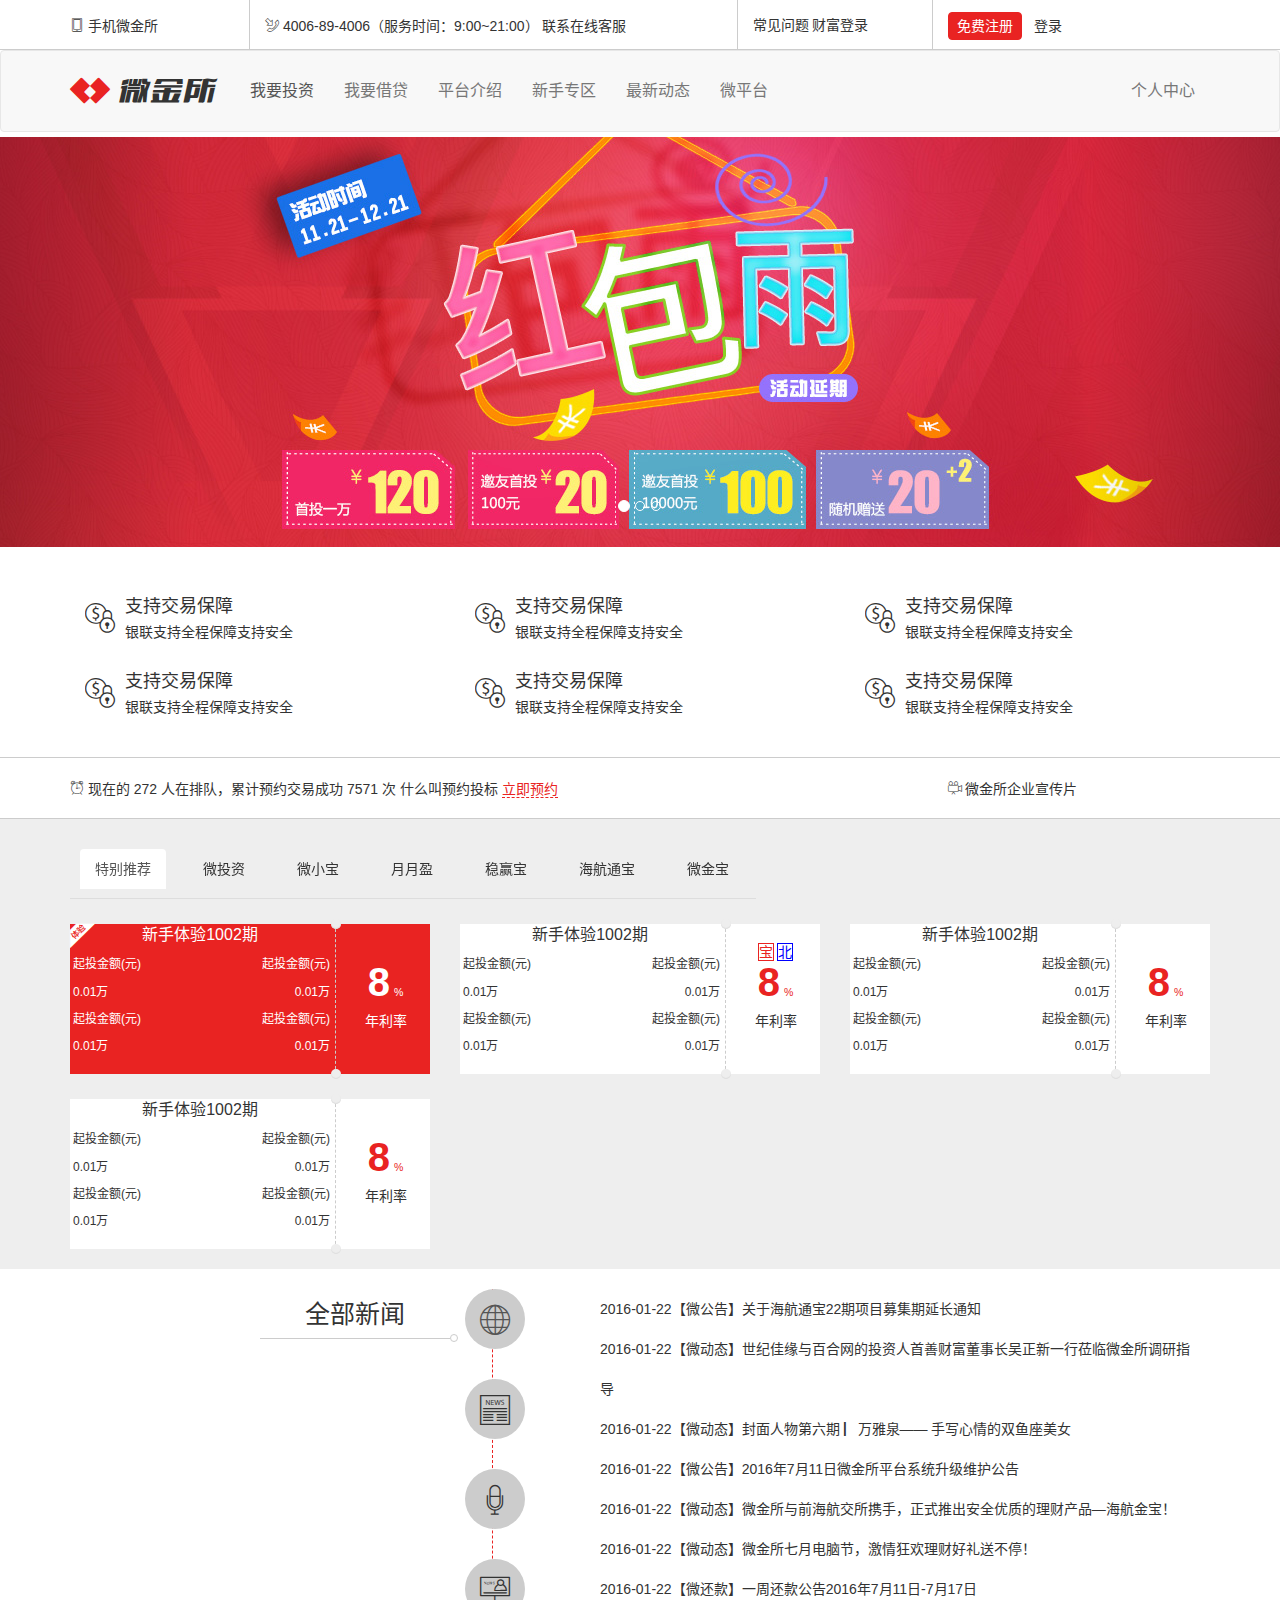
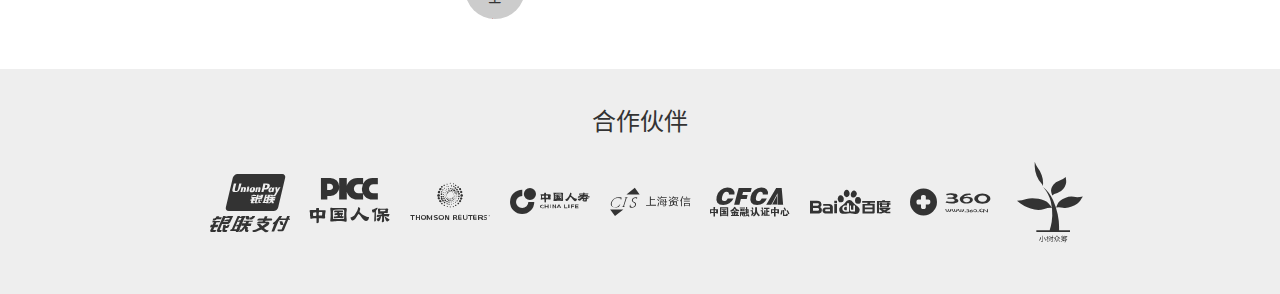
==== commit 01d552df: "微金所首页" ====
--- a/index.html
+++ b/index.html
@@ -1,187 +1,446 @@
 <!DOCTYPE html>
-<html lang="en">
-<head>
-    <meta charset="UTF-8" />
-    <meta name="viewport" content="width=device-width,user-scalable=no,initial-scale=1.0">
-    <title>多快好省,购物上京东!</title>
-</head>
-    <link rel="stylesheet" type="text/css" href="css/base.css">
+<html lang="zh-CN">
+  <head>
+    <meta charset="utf-8">
+    <meta http-equiv="X-UA-Compatible" content="IE=edge">
+    <meta name="viewport" content="width=device-width, initial-scale=1">
+    <title>手机-微金所</title>
+    <link href="./css/bootstrap.css" rel="stylesheet">
     <link rel="stylesheet" type="text/css" href="css/index.css">
-    <script src="./zepto-master/src/zepto.min.js"></script>
-    <script src="./zepto-master/src/selector.js"></script>
-    <script src="./zepto-master/src/fx.js"></script>
-    <script src="./zepto-master/src/touch.js"></script>
-<body>
-   <div class="jd_layout">
-       <div class="jd_search">
-           <a href="javascript:;" class="jd_logo"></a>
-           <form class="jd_searchBox" >
-               <input type="text" name="" value="" placeholder="请输入商品名称">
-           </form>
-           <a href="javascript:;" class="jd_login">登录</a>
-       </div>
-       <div class="jd_banner clearfix">
-           <ul class="jd_bannerImg clearfix">
-               <li><a href="javascript:;"><img src="uploads/l1.jpg" alt=""></a></li>
-               <li><a href="javascript:;"><img src="uploads/l2.jpg" alt=""></a></li>
-               <li><a href="javascript:;"><img src="uploads/l3.jpg" alt=""></a></li>
-               <li><a href="javascript:;"><img src="uploads/l4.jpg" alt=""></a></li>
-               <li><a href="javascript:;"><img src="uploads/l5.jpg" alt=""></a></li>
-               <li><a href="javascript:;"><img src="uploads/l6.jpg" alt=""></a></li>
-               <li><a href="javascript:;"><img src="uploads/l7.jpg" alt=""></a></li>
-               <li><a href="javascript:;"><img src="uploads/l8.jpg" alt=""></a></li>
-           </ul>
-           <ul class="jd_bannerIndicaror" >
-               <li class="active"></li>
-               <li></li>
-               <li></li>
-               <li></li>
-               <li></li>
-               <li></li>
-               <li></li>
-               <li></li>
-           </ul>
-       </div>
-       <div class="jd_nav clearfix">
-           <ul >
-               <li><a href="javascript:;"><img src="uploads/nav0.png" alt=""><p>商品分类</p></a></li>
-               <li><a href="javascript:;"><img src="uploads/nav1.png" alt=""><p>商品分类</p></a></li>
-               <li><a href="javascript:;"><img src="uploads/nav2.png" alt=""><p>商品分类</p></a></li>
-               <li><a href="javascript:;"><img src="uploads/nav3.png" alt=""><p>商品分类</p></a></li>
-               <li><a href="javascript:;"><img src="uploads/nav4.png" alt=""><p>商品分类</p></a></li>
-               <li><a href="javascript:;"><img src="uploads/nav5.png" alt=""><p>商品分类</p></a></li>
-               <li><a href="javascript:;"><img src="uploads/nav6.png" alt=""><p>商品分类</p></a></li>
-               <li><a href="javascript:;"><img src="uploads/nav7.png" alt=""><p>商品分类</p></a></li>
-           </ul>
-       </div>
-       <div class="jd_product">
-        <!-- 秒杀栏 -->
-        <div class="ms-all">
-          <!-- 标题部分 -->
-          <div class="ms-title">
-                   <img src="uploads/seckill-icon.png" alt="" class="timeI f_left m_left10">
-                   <span class="ms f_left m_left10">掌上秒杀</span>
-                   <div class="timeB f_left">
-                     <span>0</span>
-                     <span>0</span>
-                     <span>:</span>
-                     <span>0</span>
-                     <span>0</span>
-                     <span>:</span>
-                     <span>0</span>
-                     <span>0</span>
+      <link rel="stylesheet" href="css/base.css">
+    <!-- [if lt IE 9]> -->
+      <script src="lib/html5shiv/html5shiv.min.js"></script>
+      <script src="lib/respond/respond.js"></script>
+   <!--  <![endif] -->
+  </head>
+  <body>
+      <!--头部-->
+      <header  class="wjs_header hidden-xs hidden-sm">
+          <div class="container ">
+              <div class="row">
+                   <div class="col-md-2">
+                       <a href="javascript:;" class="wjs_code">
+                           <span class="wjs_icon wjs_icon_phone"></span>
+                           <span >手机微金所</span>
+                           <span class="glyphicon glyphicon-menu-down"></span>
+                           <img src="images/code.jpg" alt="">
+                       </a>
                    </div>
-
-                     <span class="gdms f_right ">更多秒杀...</span>
-          </div>
-           <!-- 内容部分 -->
-
-        </div>
-        <!-- 产品第一部分 -->
-              <div class="jd_productBox ">
-                <div class="jd_Ptip">
-                    <h3>京东超市</h3>
-                </div>
-                <div class="jd_Pcontent clearfix" >
-                     <a href="javascript:;" class="a_50 f_left ">
-                         <img src="uploads/cp1.jpg" alt="" class="productC">
-                     </a>
-                     <a href="javascript:;" class="a_50 f_left b_bottom b_left">
-                         <img src="uploads/cp2.jpg" alt="">
-                     </a>
-                     <a href="javascript:;" class="a_50 f_left b_left">
-                         <img src="uploads/cp3.jpg" alt="">
-                     </a>
-
-                </div>
-            </div>
-       <!--  产品第二部分 -->
-
-            <div class="jd_productBox ">
-                <div class="jd_Ptip">
-                    <h3>京东超市</h3>
-                </div>
-                <div class="jd_Pcontent clearfix" >
-                     <a href="javascript:;" class="a_50 f_left ">
-                         <img src="uploads/cp4.jpg" alt="" class="productC">
-                     </a>
-                     <a href="javascript:;" class="a_50 f_left b_bottom b_left">
-                         <img src="uploads/cp5.jpg" alt="">
-                     </a>
-                     <a href="javascript:;" class="a_50 f_left b_left">
-                         <img src="uploads/cp6.jpg" alt="">
-                     </a>
-
-                </div>
-            </div>
+                   <div class="col-md-5">
+                       <span class="wjs_icon wjs_icon_tel"></span>
+                       <a href="javascript:;">4006-89-4006（服务时间：9:00~21:00） 联系在线客服</a>
+                   </div>
+                   <div class="col-md-2">
+                       <a href="javascript:;">常见问题</a>
+                       <a href="javascript:;">财富登录</a>
+                   </div>
+                   <div class="col-md-3">
+                       <button type="button" class="btn btn-danger">免费注册</button>
+                        <button type="button" class="btn btn-link">登录</button>
+                   </div>
+              </div>
+          </div>
+      </header>
+      <!--导航栏-->
+      <nav class="navbar navbar-default wjs_nav ">
+           <div class="container">
+               <div class="navbar-header">
+                   <button type="button" class="navbar-toggle collapsed" data-toggle="collapse" data-target="#bs-example-navbar-collapse-1" aria-expanded="false">
+                       <span class="sr-only">Toggle navigation</span>
+                       <span class="icon-bar"></span>
+                       <span class="icon-bar"></span>
+                       <span class="icon-bar"></span>
+                   </button>
+                   <a class="navbar-brand" href="#">
+                       <span class="wjs_icon wjs_icon_logo"></span>
+                       <span class="wjs_icon wjs_icon_text"></span>
+                   </a>
+               </div>
+               <div class="collapse navbar-collapse" id="bs-example-navbar-collapse-1">
+                      <ul class="nav navbar-nav hidden-sm">
+                          <li class="active"><a href="#">我要投资 <span class="sr-only">(current)</span></a></li>
+                          <li><a href="#">我要借贷</a></li>
+                          <li><a href="#">平台介绍</a></li>
+                          <li><a href="#">新手专区</a></li>
+                          <li><a href="#">最新动态</a></li>
+                          <li><a href="#">微平台</a></li>
+                      </ul>
+                      <ul class="nav navbar-nav navbar-right hidden-xs">
+                          <li><a href="#">个人中心</a></li>
+                      </ul>
+                  </div>
+              </div>
+          </nav>
+      <!--banner轮播图-->
+      <div id="carousel-example-generic" class="carousel slide wjs_banner" data-ride="carousel">
+              <ol class="carousel-indicators">
+                  <li data-target="#carousel-example-generic" data-slide-to="0" class="active"></li>
+                  <li data-target="#carousel-example-generic" data-slide-to="1"></li>
+                  <li data-target="#carousel-example-generic" data-slide-to="2"></li>
+              </ol>
+              <div class="carousel-inner" role="listbox">
+                  <div class="item active" data-small-image="images/slide_01_640x340.jpg" data-large-image="images/slide_01_2000x410.jpg">
+                      <!--&lt;!&ndash;移动端图片显示&ndash;&gt;-->
+                      <!--<a href="javascript:;" class="mobileImg" >-->
+                      <!--</a>-->
+                      <!--&lt;!&ndash;pc端图片显示&ndash;&gt;-->
+                      <!--<a href="javascript:;" class="pcImg"  style="background-image: url('images/slide_01_2000x410.jpg')"></a>-->
+                  </div>
+                  <div class="item" data-small-image="images/slide_02_640x340.jpg" data-large-image="images/slide_02_2000x410.jpg">
+
+                  </div>
+                  <div class="item" data-small-image="images/slide_03_640x340.jpg" data-large-image="images/slide_03_2000x410.jpg">
+
+                  </div>
+                  <div class="item" data-small-image="images/slide_04_640x340.jpg" data-large-image="images/slide_04_2000x410.jpg">
+
+                  </div>
+              </div>
+              <a class="left carousel-control" href="#carousel-example-generic" role="button" data-slide="prev">
+                  <span class="glyphicon glyphicon-chevron-left" aria-hidden="true"></span>
+                  <span class="sr-only">Previous</span>
+              </a>
+              <a class="right carousel-control" href="#carousel-example-generic" role="button" data-slide="next">
+                  <span class="glyphicon glyphicon-chevron-right" aria-hidden="true"></span>
+                  <span class="sr-only">Next</span>
+              </a>
+          </div>
+      <!--信息栏-->
+      <div class="wjs_info">
+          <div class="container">
+              <div class="row">
+                  <div class="col-sm-6 col-md-4">
+                      <a href="javascript:;">
+                          <div class="media">
+                              <span class="media-left wjs_icon wjs_icon_E900"></span>
+                              <div class="media-body">
+                                  <h4 class="media-heading">支持交易保障</h4>
+                                  <p>银联支持全程保障支持安全</p>
+                              </div>
+                          </div>
+                      </a>
+                  </div>
+                  <div class="col-sm-6 col-md-4">
+                      <a href="javascript:;">
+                          <div class="media">
+                              <span class="media-left wjs_icon wjs_icon_E900"></span>
+                              <div class="media-body">
+                                  <h4 class="media-heading">支持交易保障</h4>
+                                  <p>银联支持全程保障支持安全</p>
+                              </div>
+                          </div>
+                      </a>
+                  </div>
+                  <div class="col-sm-6 col-md-4">
+                      <a href="javascript:;">
+                          <div class="media">
+                              <span class="media-left wjs_icon wjs_icon_E900"></span>
+                              <div class="media-body">
+                                  <h4 class="media-heading">支持交易保障</h4>
+                                  <p>银联支持全程保障支持安全</p>
+                              </div>
+                          </div>
+                      </a>
+                  </div>
+                  <div class="col-sm-6 col-md-4">
+                      <a href="javascript:;">
+                          <div class="media">
+                              <span class="media-left wjs_icon wjs_icon_E900"></span>
+                              <div class="media-body">
+                                  <h4 class="media-heading">支持交易保障</h4>
+                                  <p>银联支持全程保障支持安全</p>
+                              </div>
+                          </div>
+                      </a>
+                  </div>
+                  <div class="col-sm-6 col-md-4">
+                      <a href="javascript:;">
+                          <div class="media">
+                              <span class="media-left wjs_icon wjs_icon_E900"></span>
+                              <div class="media-body">
+                                  <h4 class="media-heading">支持交易保障</h4>
+                                  <p>银联支持全程保障支持安全</p>
+                              </div>
+                          </div>
+                      </a>
+                  </div>
+                  <div class="col-sm-6 col-md-4">
+                      <a href="javascript:;">
+                          <div class="media">
+                              <span class="media-left wjs_icon wjs_icon_E900"></span>
+                              <div class="media-body">
+                                  <h4 class="media-heading">支持交易保障</h4>
+                                  <p>银联支持全程保障支持安全</p>
+                              </div>
+                          </div>
+                      </a>
+                  </div>
+
+              </div>
+          </div>
       </div>
-   </div>
-
-   <script>
-   $(function(){
-
-
-      var banner =$(".jd_banner");
-      var bannerWidth = banner.width();
-      var imgBox=banner.find("ul:first-of-type");
-      var indicators = banner.find("ul:eq(1)").find("li");
-      console.log(indicators);
-  // 获取首位两张图片
-      var first = imgBox.find("li:eq(0)");
-      var last  = imgBox.find("li:last-of-type");
-  // 在第一张之前和最后一张添加图片
-       imgBox.append(first.clone());
-       last.clone().insertBefore(first);
-  // 设置图片盒子的宽度
-       var lis = imgBox.find("li");
-       var count = lis.length;
-       imgBox.width(count*bannerWidth);
-       console.log(bannerWidth);
-       lis.each(function(index,value){
-        $(lis[index]).width(bannerWidth);
-       })
-       imgBox.css("left",-bannerWidth);
-   // 动画进行自动轮播
-   var  index = 1 ;
-   function imgAnimation(){
-    imgBox.animate(
-     {"left":-index*bannerWidth},
-     500,
-     "ease-in-out",
-     function(){
-        if (index==count-1) {
-           index=1;
-           imgBox.css("left",-index*bannerWidth);
-        }
-        else if (index==0) {
-           index= count -2;
-           imgBox.css("left",-index*bannerWidth);
-        }
-        // 设置点标记
-        indicators.removeClass("active").eq(index-1).addClass("active");
-    }
-    )
-   }
-  var timerId= setInterval(function() {
-    index++;
-    imgAnimation();
-   }, 2000)
-
-    imgBox.on("swipeLeft",function(){
-            clearInterval(timerId);
-            index++;
-            imgAnimation();
-        });
-
-    imgBox.on("swipeRight",function(){
-            clearInterval(timerId);
-            index--;
-            imgAnimation();
-        });
-
-
-   })
-
-   </script>
-</body>
+      <!--预约栏-->
+      <div class="wjs_reverse hidden-xs">
+          <div class="container">
+              <div class="row">
+                  <div class="col-sm-9">
+                      <span  class="wjs_icon wjs_icon_E906"></span>
+                      现在的 272 人在排队，累计预约交易成功 7571 次
+                      <a href="javascript:;">什么叫预约投标</a>
+                      <a href="javascript:;">立即预约</a>
+                  </div>
+                  <div class="col-sm-3">
+                      <span class="wjs_icon wjs_icon_E905"></span>
+                      <a href="javascript:;">微金所企业宣传片</a>
+                  </div>
+              </div>
+          </div>
+      </div>
+      <!--产品栏-->
+      <div class="wjs_product">
+          <div class="container">
+              <div class="wrapper">
+                  <ul class="nav nav-tabs" role="tablist">
+                  <li role="presentation" class="active"><a href="#p1" aria-controls="p1" role="tab" data-toggle="tab">特别推荐</a></li>
+                  <li role="presentation"><a href="#p2" aria-controls="p2" role="tab" data-toggle="tab">微投资</a></li>
+                  <li role="presentation"><a href="#p3" aria-controls="p3" role="tab" data-toggle="tab">微小宝</a></li>
+                  <li role="presentation"><a href="#p4" aria-controls="p4" role="tab" data-toggle="tab">月月盈</a></li>
+                  <li role="presentation"><a href="#p5" aria-controls="p5" role="tab" data-toggle="tab">稳赢宝</a></li>
+                  <li role="presentation"><a href="#p6" aria-controls="p6" role="tab" data-toggle="tab">海航通宝</a></li>
+                  <li role="presentation"><a href="#p7" aria-controls="p7" role="tab" data-toggle="tab">微金宝</a></li>
+                 </ul>
+               </div>
+              <div class="tab-content">
+                  <div role="tabpanel" class="tab-pane active" id="p1">
+                      <div class="row">
+                          <div class="col-xs-12 col-sm-6 col-md-4 ">
+                              <div class="wjs_Pbox active">
+                                  <div class="wjs_Pleft ">
+                                      <p>新手体验1002期</p>
+                                      <div class="row">
+                                          <div class="col-xs-6">
+                                              <p>起投金额(元)</p>
+                                              <p>0.01万</p>
+                                          </div>
+                                          <div class="col-xs-6">
+                                              <p>起投金额(元)</p>
+                                              <p>0.01万</p>
+                                          </div>
+                                          <div class="col-xs-6">
+                                              <p>起投金额(元)</p>
+                                              <p>0.01万</p>
+                                          </div>
+                                          <div class="col-xs-6">
+                                              <p>起投金额(元)</p>
+                                              <p>0.01万</p>
+                                          </div>
+                                      </div>
+                                  </div>
+                                  <div class="wjs_Pright">
+                                      <b>8</b>
+                                      <sub>%</sub>
+                                      <p>年利率</p>
+                                  </div>
+                              </div>
+
+
+                          </div>
+                          <div class="col-xs-12 col-sm-6 col-md-4 ">
+                              <div class="wjs_Pbox ">
+                                  <div class="wjs_Pleft ">
+                                      <p>新手体验1002期</p>
+                                      <div class="row">
+                                          <div class="col-xs-6">
+                                              <p>起投金额(元)</p>
+                                              <p>0.01万</p>
+                                          </div>
+                                          <div class="col-xs-6">
+                                              <p>起投金额(元)</p>
+                                              <p>0.01万</p>
+                                          </div>
+                                          <div class="col-xs-6">
+                                              <p>起投金额(元)</p>
+                                              <p>0.01万</p>
+                                          </div>
+                                          <div class="col-xs-6">
+                                              <p>起投金额(元)</p>
+                                              <p>0.01万</p>
+                                          </div>
+                                      </div>
+                                  </div>
+                                  <div class="wjs_Pright">
+                                      <div class="tip">
+                                          <span data-toggle="tooltip" data-placement="top" title="微金宝">宝</span>
+                                          <span data-toggle="tooltip" data-placement="top" title="北京市">北</span>
+                                      </div>
+                                      <b>8</b>
+                                      <sub>%</sub>
+                                      <p>年利率</p>
+                                  </div>
+                              </div>
+
+
+                          </div>
+                          <div class="col-xs-12 col-sm-6 col-md-4 ">
+                              <div class="wjs_Pbox">
+                                  <div class="wjs_Pleft ">
+                                      <p>新手体验1002期</p>
+                                      <div class="row">
+                                          <div class="col-xs-6">
+                                              <p>起投金额(元)</p>
+                                              <p>0.01万</p>
+                                          </div>
+                                          <div class="col-xs-6">
+                                              <p>起投金额(元)</p>
+                                              <p>0.01万</p>
+                                          </div>
+                                          <div class="col-xs-6">
+                                              <p>起投金额(元)</p>
+                                              <p>0.01万</p>
+                                          </div>
+                                          <div class="col-xs-6">
+                                              <p>起投金额(元)</p>
+                                              <p>0.01万</p>
+                                          </div>
+                                      </div>
+                                  </div>
+                                  <div class="wjs_Pright">
+                                      <b>8</b>
+                                      <sub>%</sub>
+                                      <p>年利率</p>
+                                  </div>
+                              </div>
+
+
+                          </div>
+                          <div class="col-xs-12 col-sm-6 col-md-4 ">
+                              <div class="wjs_Pbox">
+                                  <div class="wjs_Pleft ">
+                                      <p>新手体验1002期</p>
+                                      <div class="row">
+                                          <div class="col-xs-6">
+                                              <p>起投金额(元)</p>
+                                              <p>0.01万</p>
+                                          </div>
+                                          <div class="col-xs-6">
+                                              <p>起投金额(元)</p>
+                                              <p>0.01万</p>
+                                          </div>
+                                          <div class="col-xs-6">
+                                              <p>起投金额(元)</p>
+                                              <p>0.01万</p>
+                                          </div>
+                                          <div class="col-xs-6">
+                                              <p>起投金额(元)</p>
+                                              <p>0.01万</p>
+                                          </div>
+                                      </div>
+                                  </div>
+                                  <div class="wjs_Pright">
+                                      <b>8</b>
+                                      <sub>%</sub>
+                                      <p>年利率</p>
+                                  </div>
+                              </div>
+
+
+                          </div>
+                      </div>
+                  </div>
+                  <div role="tabpanel" class="tab-pane" id="p2">2</div>
+                  <div role="tabpanel" class="tab-pane" id="p3">3</div>
+                  <div role="tabpanel" class="tab-pane" id="p4">4</div>
+                  <div role="tabpanel" class="tab-pane" id="p4">5</div>
+                  <div role="tabpanel" class="tab-pane" id="p4">6</div>
+                  <div role="tabpanel" class="tab-pane" id="p4">7</div>
+
+              </div>
+          </div>
+      </div>
+      <!--新闻栏-->
+      <div class="wjs_news">
+          <div class="container">
+              <div class="col-md-2 col-md-offset-2 wjs_title">全部新闻</div>
+              <div class="col-md-1 wjs_circle " >
+                  <div class="wjs_line hidden-xs hidden-sm"></div>
+                  <ul class="nav nav-tabs" role="tablist">
+                      <li role="presentation" class="active"><a href="#home" aria-controls="home" role="tab" data-toggle="tab"><span class="wjs_icon wjs_icon_new01"></span></a></li>
+                      <li role="presentation"><a href="#profile" aria-controls="profile" role="tab" data-toggle="tab"><span class="wjs_icon wjs_icon_new02"></span></a></li>
+                      <li role="presentation"><a href="#messages" aria-controls="messages" role="tab" data-toggle="tab"><span class="wjs_icon wjs_icon_new03"></span></a></li>
+                      <li role="presentation"><a href="#settings" aria-controls="settings" role="tab" data-toggle="tab"><span class="wjs_icon wjs_icon_new04"></span></a></li>
+                  </ul>
+              </div>
+              <div class="col-md-7">
+                  <div class="tab-content">
+                      <div role="tabpanel" class="tab-pane active" id="home">
+                          <ul class="wjs_newslist">
+                              <li>
+                                  <a href="">
+                                      <span class="hidden-xs">2016-01-22</span>【微公告】关于海航通宝22期项目募集期延长通知
+                                  </a>
+                              </li>
+                              <li>
+                                  <a href="">
+                                      <span class="hidden-xs">2016-01-22</span>【微动态】世纪佳缘与百合网的投资人首善财富董事长吴正新一行莅临微金所调研指导
+                                  </a>
+                              </li>
+                              <li>
+                                  <a href="">
+                                      <span class="hidden-xs">2016-01-22</span>【微动态】封面人物第六期 ▏万雅泉—— 手写心情的双鱼座美女
+                                  </a>
+                              </li>
+                              <li>
+                                  <a href="">
+                                      <span class="hidden-xs">2016-01-22</span>【微公告】2016年7月11日微金所平台系统升级维护公告
+                                  </a>
+                              </li>
+                              <li>
+                                  <a href="">
+                                      <span class="hidden-xs">2016-01-22</span>【微动态】微金所与前海航交所携手，正式推出安全优质的理财产品—海航金宝！
+                                  </a>
+                              </li>
+                              <li>
+                                  <a href="">
+                                      <span class="hidden-xs">2016-01-22</span>【微动态】微金所七月电脑节，激情狂欢理财好礼送不停！
+                                  </a>
+                              </li>
+                              <li>
+                                  <a href="">
+                                      <span class="hidden-xs">2016-01-22</span>【微还款】一周还款公告2016年7月11日-7月17日
+                                  </a>
+                              </li>
+                          </ul>
+
+                      </div>
+                      <div role="tabpanel" class="tab-pane" id="profile">2</div>
+                      <div role="tabpanel" class="tab-pane" id="messages">3</div>
+                      <div role="tabpanel" class="tab-pane" id="settings">4</div>
+                  </div>
+              </div>
+          </div>
+      </div>
+      <!--链接栏-->
+      <footer class="wjs_partner" >
+          <div class="container">
+              <h3>合作伙伴</h3>
+              <ul>
+                  <li><a href="javascript:;" class="wjs_icon wjs_icon_partner01"></a></li>
+                  <li><a href="javascript:;" class="wjs_icon wjs_icon_partner02"></a></li>
+                  <li><a href="javascript:;" class="wjs_icon wjs_icon_partner03"></a></li>
+                  <li><a href="javascript:;" class="wjs_icon wjs_icon_partner04"></a></li>
+                  <li><a href="javascript:;" class="wjs_icon wjs_icon_partner05"></a></li>
+                  <li><a href="javascript:;" class="wjs_icon wjs_icon_partner06"></a></li>
+                  <li><a href="javascript:;" class="wjs_icon wjs_icon_partner07"></a></li>
+                  <li><a href="javascript:;" class="wjs_icon wjs_icon_partner08"></a></li>
+                  <li><a href="javascript:;" class="wjs_icon wjs_icon_partner09"></a></li>
+
+              </ul>
+          </div>
+      </footer>
+
+    <script src="lib/jquery/jquery.min.js"></script>
+    <script src="js/bootstrap.min.js"></script>
+      <script src="js/iscroll.js"></script>
+      <script src="js/wjs-index.js"></script>
+  </body>
 </html>--- a/css/index.css
+++ b/css/index.css
@@ -1,198 +1,339 @@
-
-.jd_layout {
-    width: 100%;
-    max-width: 640px;
-    min-width: 320px;
-    margin: 0 auto;
-    background-color: rgba(233,35,34,1);
-}
-.jd_search {
-    width: 100%;
-    height: 40px;
-    position: fixed;
-    background-color: #e92322;
-    max-width:640px;
-    z-index: 9;
-}
-.jd_logo {
-    width: 56px;
-    height: 30px;
-    position: absolute;
-    left: 10px;
-    top: 5px;
-    background: url("../images/sprites.png") no-repeat ;
-    background-size: 200px 200px;
-    background-position: 0 -108px;
-}
- .jd_login {
-    width: 40px;
-    height: 40px;
-    position: absolute;
-    right: 0;
-    top: 0;
-    line-height: 40px;
-    color:#fff;
-
- }
- .jd_searchBox {
-    width: 100%;
-    height: 100%;
-    padding-left: 76px;
-    padding-right: 50px;
- }
- .jd_searchBox>input {
-     width: 100%;
-     height: 30px;
-     margin-top: 5px;
-     padding-left: 30px;
-     border-radius: 15px;
- }
- .jd_searchBox::before {
-    content: '';
-    width: 27px;
-    height: 23px;
-    position: absolute;
-    background: url("../images/sprites.png") no-repeat ;
-    background-size: 200px 200px;
-    background-position: -56px -108px;
-    left: 77px;
-    top: 7px;
- }
-
- .jd_banner {
-    width: 100%;
-    overflow : hidden;
-    position: relative;
-
- }
- .jd_bannerImg {
-    position: relative;
-    width: 800%;
- }
- .jd_bannerImg > li {
-    float: left;
-    width: 12.5%;
- }
- .jd_bannerImg > li img{
-   display: block;
-   width: 100%;
- }
- .jd_bannerIndicaror {
-    width: 136px;
-    height: 10px;
-    position: absolute;
-    left: 50%;
-    bottom: 0px;
-    transform : translateX(-50%);
-    padding-top: 2px;
- }
- .jd_bannerIndicaror > li {
-     width: 6px;
-     height: 6px;
-     border-radius: 3px;
-     border: 1px solid #fff;
-     float: left;
-     margin-left: 10px;
- }
- .jd_bannerIndicaror > li:first-of-type(1){
-    margin-left: 0;
- }
- .active {
-    background-color: #fff;
- }
-.jd_nav li {
-    float: left;
+.wjs_header {
+  height: 50px;
+  line-height: 50px;
+  border-bottom: 1px solid #ccc;
+}
+.wjs_header .row {
+  height: 100%;
+}
+.wjs_header .row a {
+  display: inline-block;
+}
+.wjs_header .row > div:nth-of-type(-n+3) {
+  border-right: 1px solid #ccc;
+}
+.wjs_header .row > div:nth-of-type(-n+3) > .wjs_code > img {
+  display: none;
+  position: absolute;
+  top: 49px;
+  left: 50px;
+  transform: translateX(-50%);
+  border: 1px solid #ccc;
+  border-top: none;
+  z-index: 999;
+}
+.wjs_header .row > div:nth-of-type(-n+3) > .wjs_code:hover > img {
+  display: block;
+}
+.wjs_header .row > div:nth-last-of-type(1) > .btn-danger {
+  background-color: #e92322;
+  border-color: #e92322;
+}
+.wjs_header .row > div:nth-last-of-type(1) > .btn {
+  padding: 3px 8px;
+}
+.wjs_header .row > div:nth-last-of-type(1) > .btn-link {
+  color: #333;
+}
+.wjs_header .row > div:nth-last-of-type(1) > .btn-link:hover {
+  text-decoration: none;
+}
+.wjs_nav {
+  margin-bottom: 0;
+}
+.wjs_nav .navbar-brand {
+  height: 80px;
+  line-height: 50px;
+}
+.wjs_nav .navbar-nav > li > a {
+  font-size: 16px;
+  line-height: 50px;
+}
+.wjs_nav .navbar-nav > li > a:hover,
+.wjs_nav .navbar-nav > li a:focus {
+  color: #777;
+  border-bottom: 3px solid #e92322;
+}
+.wjs_nav .navbar-nav > .active > a,
+.wjs_nav .navbar-nav > .active a:focus,
+.wjs_nav .navbar-nav > .active a:hover {
+  background-color: transparent;
+}
+.wjs_nav .collapsed {
+  margin-top: 23px;
+}
+.wjs_nav .navbar-brand span:first-of-type {
+  color: #e92322;
+  font-size: 40px;
+}
+.wjs_nav .navbar-brand span:last-of-type {
+  color: #333;
+  font-size: 40px;
+}
+.wjs_banner {
+  margin-top: 5px;
+}
+.wjs_banner .carousel-inner .item .mobileImg {
+  width: 100%;
+}
+.wjs_banner .carousel-inner .item .mobileImg > img {
+  width: 100%;
+  display: block;
+}
+.wjs_banner .carousel-inner .item .pcImg {
+  display: block;
+  background-position: center center;
+  height: 410px;
+  -webkit-background-size: cover;
+  background-size: cover;
+}
+.row a {
+  display: block;
+}
+.wjs_info {
+  padding: 30px;
+}
+.wjs_info .row a {
+  display: block;
+  padding: 0 15px;
+  margin-top: 20px;
+}
+.wjs_info .row a .wjs_icon_E900 {
+  font-size: 30px;
+}
+.wjs_info .row a .media-body h4 {
+  font-size: 18px;
+  font-weight: 500;
+}
+.wjs_info .row a .media-body p {
+  font-size: 14px;
+}
+.wjs_reverse {
+  border-bottom: 1px solid #ccc;
+  border-top: 1px solid #ccc;
+}
+.wjs_reverse .container {
+  height: 60px;
+  line-height: 60px;
+}
+.wjs_reverse .container .row a {
+  display: inline;
+}
+.wjs_reverse .container .row .col-sm-9 a:last-of-type {
+  color: #e92322;
+  border-bottom: 1px dashed #e92322;
+}
+.wjs_reverse .container .row .col-sm-9 a:first-of-type:hover {
+  color: #e92322;
+}
+.wjs_reverse .container .row .col-sm-3 a:hover {
+  color: #e92322;
+}
+.wjs_product {
+  background-color: #eee;
+  padding: 20px;
+}
+.wjs_product .container .wrapper {
+  width: 100%;
+  overflow: hidden;
+}
+.wjs_product .container .tab-content .row .active {
+  background-color: #e92322;
+}
+.wjs_product .container .tab-content .row .active .wjs_Pright b,
+.wjs_product .container .tab-content .row .active .wjs_Pright sub,
+.wjs_product .container .tab-content .row .active .wjs_Pright p {
+  color: #fff;
+}
+.wjs_product .container .tab-content .row .active .wjs_Pleft {
+  color: #fff;
+  position: relative;
+}
+.wjs_product .container .tab-content .row .active .wjs_Pleft::before {
+  content: "\e915";
+  font-family: "wjs";
+  position: absolute;
+  top: -5px;
+  left: 0;
+  font-size: 25px;
+}
+.wjs_product .container .tab-content .wjs_Pbox {
+  margin-top: 25px;
+  height: 150px;
+  position: relative;
+  background-color: #fff;
+}
+.wjs_product .container .tab-content .wjs_Pbox .wjs_Pleft {
+  margin-right: 100px;
+  font-size: 12px;
+}
+.wjs_product .container .tab-content .wjs_Pbox .wjs_Pleft > p {
+  font-size: 16px;
+  text-align: center;
+}
+.wjs_product .container .tab-content .wjs_Pbox .wjs_Pleft .row div:nth-of-type(even) {
+  text-align: right;
+  padding-left: 18px;
+}
+.wjs_product .container .tab-content .wjs_Pbox .wjs_Pleft .row div:nth-of-type(odd) {
+  text-align: left;
+  padding-left: 18px;
+}
+.wjs_product .container .tab-content .wjs_Pbox .wjs_Pright {
+  position: absolute;
+  right: -5px;
+  top: 0;
+  border-left: 1px dashed #ccc;
+  text-align: center;
+  height: 150px;
+  width: 100px;
+  padding-top: 30px;
+}
+.wjs_product .container .tab-content .wjs_Pbox .wjs_Pright .tip {
+  position: absolute;
+  top: 18px;
+  right: 0px;
+  width: 100%;
+}
+.wjs_product .container .tab-content .wjs_Pbox .wjs_Pright .tip span {
+  cursor: pointer;
+}
+.wjs_product .container .tab-content .wjs_Pbox .wjs_Pright .tip span:first-of-type {
+  color: #e92322;
+  border: 1px solid #e92322;
+}
+.wjs_product .container .tab-content .wjs_Pbox .wjs_Pright .tip span:last-of-type {
+  color: blue;
+  border: 1px solid blue;
+}
+.wjs_product .container .tab-content .wjs_Pbox .wjs_Pright::before {
+  content: "";
+  width: 10px;
+  height: 10px;
+  background-color: #eee;
+  position: absolute;
+  border-radius: 50%;
+  left: -5px;
+  top: -5px;
+  box-shadow: 0 -1px 1px #ddd inset;
+}
+.wjs_product .container .tab-content .wjs_Pbox .wjs_Pright::after {
+  content: "";
+  width: 10px;
+  height: 10px;
+  background-color: #eee;
+  position: absolute;
+  border-radius: 50%;
+  left: -5px;
+  bottom: -5px;
+  box-shadow: 0 -1px 1px #ddd inset;
+}
+.wjs_product .container .tab-content .wjs_Pbox .wjs_Pright b {
+  font-size: 40px;
+  color: #e92322;
+}
+.wjs_product .container .tab-content .wjs_Pbox .wjs_Pright sub {
+  bottom: 0;
+  color: #e92322;
+}
+.wjs_product .container .nav-tabs li {
+  padding: 10px;
+}
+.wjs_product .container .nav-tabs li a {
+  border: none;
+}
+.wjs_product .container .nav-tabs li a.active {
+  border: none;
+}
+.wjs_news {
+  padding: 20px;
+  position: relative;
+}
+.wjs_news .wjs_title {
+  height: 50px;
+  line-height: 50px;
+  font-size: 25px;
+  border-bottom: 1px solid #ccc;
+  text-align: center;
+  position: relative;
+}
+.wjs_news .wjs_title:before {
+  content: "";
+  display: block;
+  width: 8px;
+  height: 8px;
+  border-radius: 4px;
+  border: 1px solid #ccc;
+  position: absolute;
+  bottom: -4px;
+  right: -8px;
+}
+.wjs_news .wjs_circle .wjs_line {
+  width: 1px;
+  height: 330px;
+  border-left: 1px dashed #e92322;
+  position: absolute;
+  left: 42px;
+  top: 0;
+}
+.wjs_news .wjs_circle ul {
+  border: none;
+}
+.wjs_news .wjs_circle ul li {
+  width: 60px;
+  height: 60px;
+  margin-bottom: 30px;
+}
+.wjs_news .wjs_circle ul li.avtive > a,
+.wjs_news .wjs_circle ul li.avtive a:hover,
+.wjs_news .wjs_circle ul li.avtive a:focus {
+  border: none;
+  background-color: #e92322;
+}
+.wjs_news .wjs_circle ul li a {
+  width: 60px;
+  height: 60px;
+  background-color: #ccc;
+  border-radius: 30px;
+  border: none;
+}
+.wjs_news .wjs_circle ul li a:hover,
+.wjs_news .wjs_circle ul li a:focus {
+  background-color: #e92322;
+}
+.wjs_news .wjs_circle ul li a span {
+  font-size: 30px;
+}
+@media screen and (min-width: 768px) and (max-width: 992px) {
+  .wjs_news .wjs_circle ul > li {
+    margin: 20px 0;
     width: 25%;
-    margin-top: 10px;
-    text-align: center;
-}
-.jd_nav {
-    background-color: #fff;
-}
-.jd_nav li img {
-    width: 50px;
-}
-.jd_nav li p {
-    line-height: 10px;
-}
-.jd_product{
-    width: 100%;
-}
-.jd_productBox{
-    width: 100%;
-    background-color: #fff;
-    margin-top: 10px;
-}
-.jd_Ptip {
-    width: 100%;
-    height: 30px;
-    line-height: 30px;
-    color: #666;
-    border-bottom: 1px solid #ccc;
-    padding-left: 30px;
-    position: relative;
-}
-
-.jd_Pcontent {
- width: 100%;
-}
-.jd_Ptip > h3::before {
-    content: '';
-    position: absolute;
-    width: 3px;
-    height: 12px;
-    background-color: #e92322;
-    left: 23px;
-    top: 9px;
-
-}
-.a_50 {
-    display: block;
-    width: 50%;
-}
-.a_50 img {
-    width: 100%;
-    display : block;
-}
-
-
-.ms-title {
-    width: 100%;
-    height: 30px;
-    background-color: #fff;
-    box-shadow: 1px 1px 1px #ccc;
-
-}
-.timeI {
-    width: 15px;
-    height: 18px;
-    display: inline-block;
-    margin-top :4px;
-}
-.ms-title {
-    margin-top: 10px;
-    line-height:30px;
-}
-.ms {
-    color: #e92322;
-}
-.gdms {
-    color: #666;
-}
-.timeB {
-    margin-left:10px;
-
-}
-.timeB span {
-    display: inline-block;
-    width: 13px;
-    height: 18px;
-    line-height:18px;
-    background-color: #000;
-    color: #fff;
-    text-align: center;
-}
-.timeB span:nth-child(3n) {
-   background-color: #fff;
-   color: #000;
-}
+  }
+}
+.wjs_news .wjs_newslist {
+  list-style: none;
+}
+.wjs_news .wjs_newslist li {
+  line-height: 40px;
+}
+.wjs_partner {
+  padding: 20px;
+  background-color: #eee;
+  text-align: center;
+}
+.wjs_partner h3 {
+  text-align: center;
+}
+.wjs_partner ul {
+  list-style: none;
+  text-align: center;
+  display: inline-block;
+}
+.wjs_partner ul li {
+  float: left;
+  margin-right: 20px;
+}
+.wjs_partner ul li .wjs_icon {
+  font-size: 80px;
+}
+/*# sourceMappingURL=index.css.map */--- a/css/base.css
+++ b/css/base.css
@@ -1,66 +1,119 @@
+/*公共css样式*/
+body{
+    font-family: "Microsoft YaHei",sans-serif;
+    font-size: 14px;
+    color: #333;
+}
+a{
+    text-decoration: none;
+    color: #333;
+}
+a:hover{
+    text-decoration: none;
+    color: #333;
+}
+/*左边距*/
+.m_l10{
+    margin-left: 10px;
+}
+/*右边距*/
+.m_r10{
+    margin-right: 10px;
+}
+/*自定义字体*/
+@font-face {
+    font-family: 'wjs';
+    src: url('../fonts/MiFie-Web-Font.eot'); /* IE9*/
+    src: url('../fonts/MiFie-Web-Font.eot') format('embedded-opentype'), /* IE6-IE8 */
+    url('../fonts/MiFie-Web-Font.woff') format('woff'), /* chrome、firefox */
+    url('../fonts/MiFie-Web-Font.ttf') format('truetype'), /* chrome、firefox、opera、Safari, Android, iOS 4.2+*/
+    url('../fonts/MiFie-Web-Font.svg') format('svg'); /* iOS 4.1- */
+}
+/*自定义字体使用样式*/
+.wjs_icon{
+    font-family: wjs;
+}
 
-html,li,a,div,img,ul,li,body,input,form,input {
-    margin: 0;
-    padding: 0;
-    box-sizing: border-box;
-    -webkit-tap-highlight-color: transparent;
+/*手机图标对应的编码*/
+.wjs_icon_phone::before{
+    content: "\e908";
 }
-  a,a:hover {
-       color: #666;
-       text-decoration: none;
-    }
- body {
-    font-family: "微软雅黑",sans-serif;
-    font-size: 13px;
- }
- ul {
-    list-style: none;
- }
- input {
-    border: none;
-    outline: none;
-    border: 1px solid #ccc;
- }
-
- .f_left {
-    float: left;
- }
- .f_right {
-    float: right;
- }
- .m_left10 {
-    margin-left: 10px;
- }
- .m_top10 {
-    margin-top: 10px;
- }
- .m_left10 {
-    margin-left : 10px;
- }
- .m_bottom {
-    margin-bottom: 10px;
- }
- .clearfix::before,
- .clearfix::after{
-    content: '';
-    display: block;
-    height: 0;
-    line-height: 0;
-    clear:both;
-    visibility: hidden;
- }
- .b_top {
-    border-top: 1px solid #ccc;
- }
- .b_right {
-    border-right: 1px solid #ccc;
- }
- .b_bottom {
-    border-bottom: 1px solid #ccc;
- }
- .b_left {
-    border-left: 1px solid #ccc;
- }
-
-
-
+/*电话图标对应的编码*/
+.wjs_icon_tel::before{
+    content: "\e909";
+    font-size: 14px;
+}
+/*wjs logo*/
+.wjs_icon_logo::before{
+    content: "\e920";
+}
+/*wjs 文本*/
+.wjs_icon_text::before{
+    content: "\e93e";
+}
+.wjs_icon_new01::before{
+    content: "\e90e";
+}
+.wjs_icon_new02::before{
+    content: "\e90f";
+}
+.wjs_icon_new03::before{
+    content: "\e910";
+}
+.wjs_icon_new04::before{
+    content: "\e911";
+}
+.wjs_icon_partner01::before{
+    content:"\e946";
+}
+.wjs_icon_partner02::before{
+    content: "\e92f";
+}
+.wjs_icon_partner03::before{
+    content: "\e92e";
+}
+.wjs_icon_partner04::before{
+    content: "\e92a";
+}
+.wjs_icon_partner05::before{
+    content: "\e929";
+}
+.wjs_icon_partner06::before{
+    content: "\e931";
+}
+.wjs_icon_partner07::before{
+    content: "\e92c";
+}
+.wjs_icon_partner08::before{
+    content: "\e92b";
+}
+.wjs_icon_partner09::before{
+    content: "\e92d";
+}
+.wjs_iconn_E903::before{
+    content: "\e903";
+}
+.wjs_icon_E906::before{
+    content: "\e906";
+}
+.wjs_icon_E905::before{
+    content: "\e905";
+}
+.wjs_icon_E907::before{
+    content: "\e907";
+}
+.wjs_icon_E901::before{
+    content: "\e901";
+}
+.wjs_icon_E900::before{
+    content: "\e900";
+}
+.wjs_icon_E904::before{
+    content: "\e904";
+}
+.wjs_icon_E902::before{
+    content: "\e902";
+}
+.wjs_icon_E906::before{
+    content: "\e906";
+}
